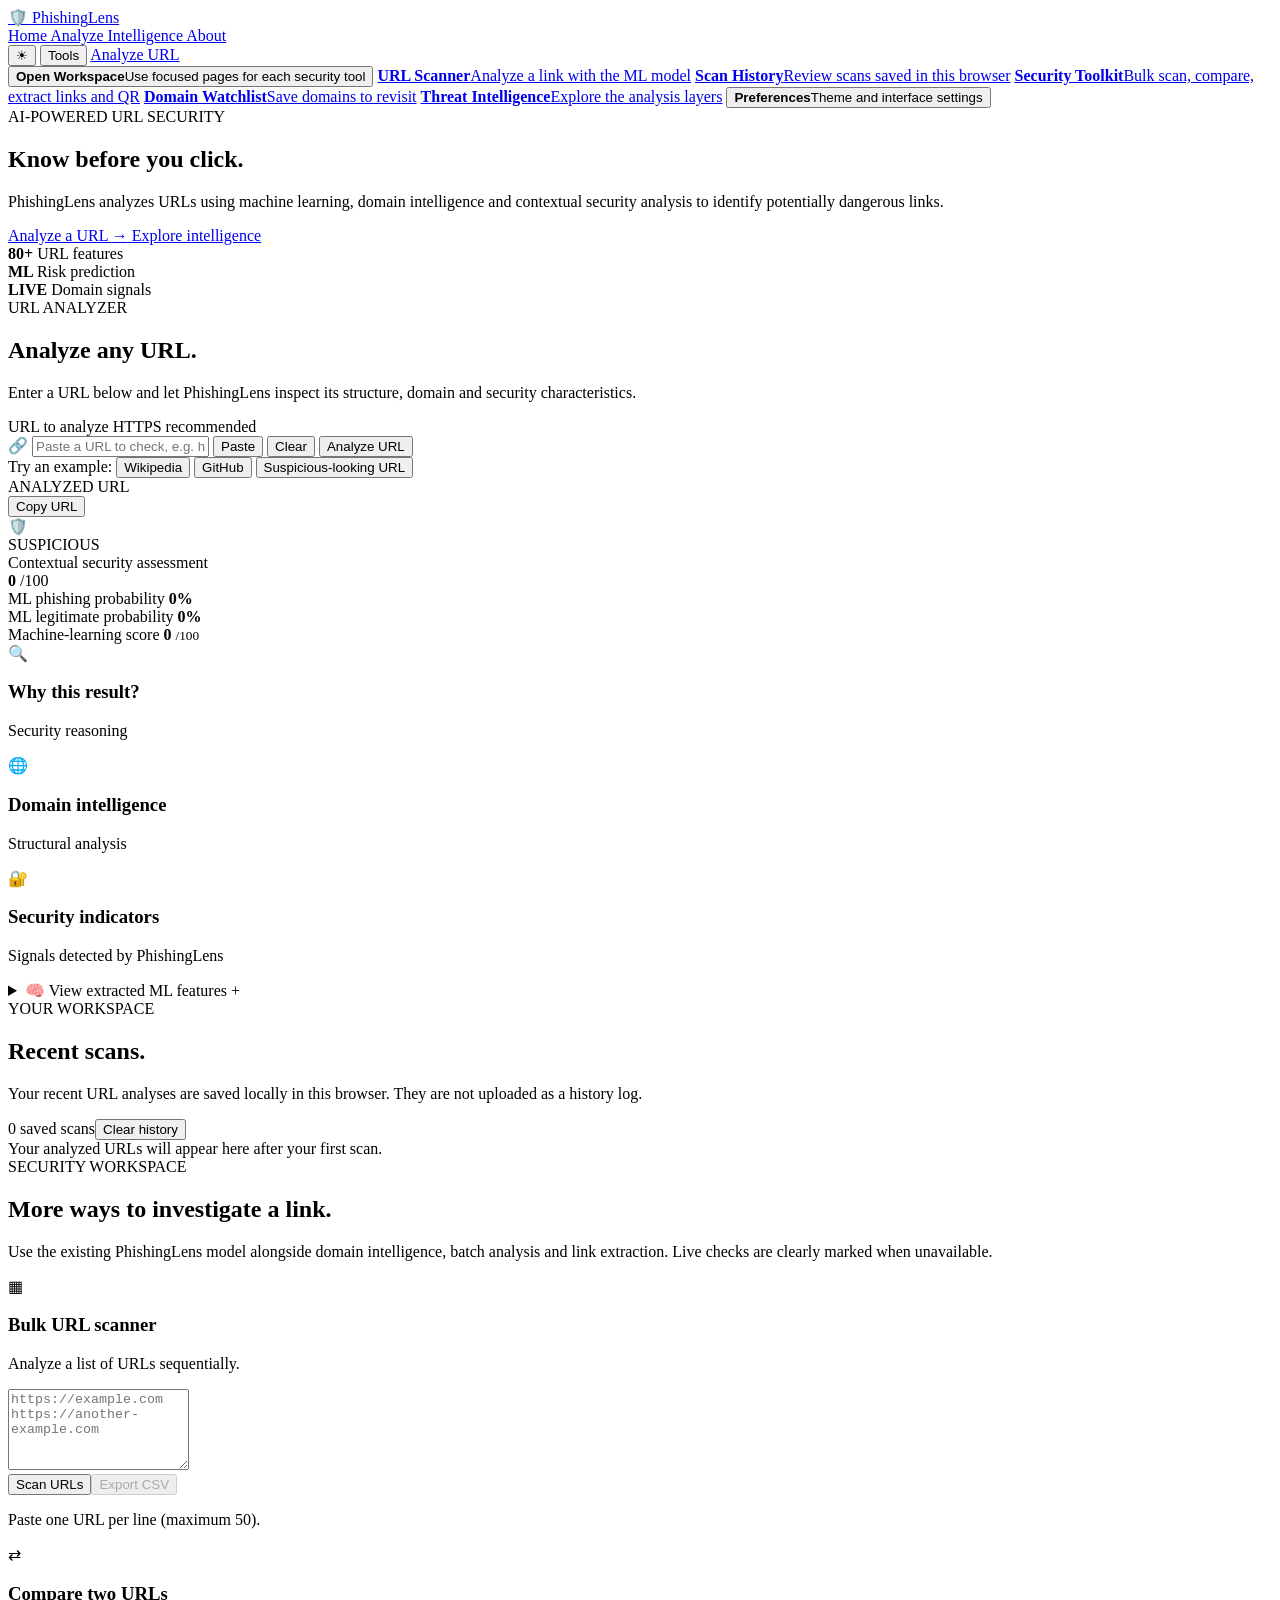
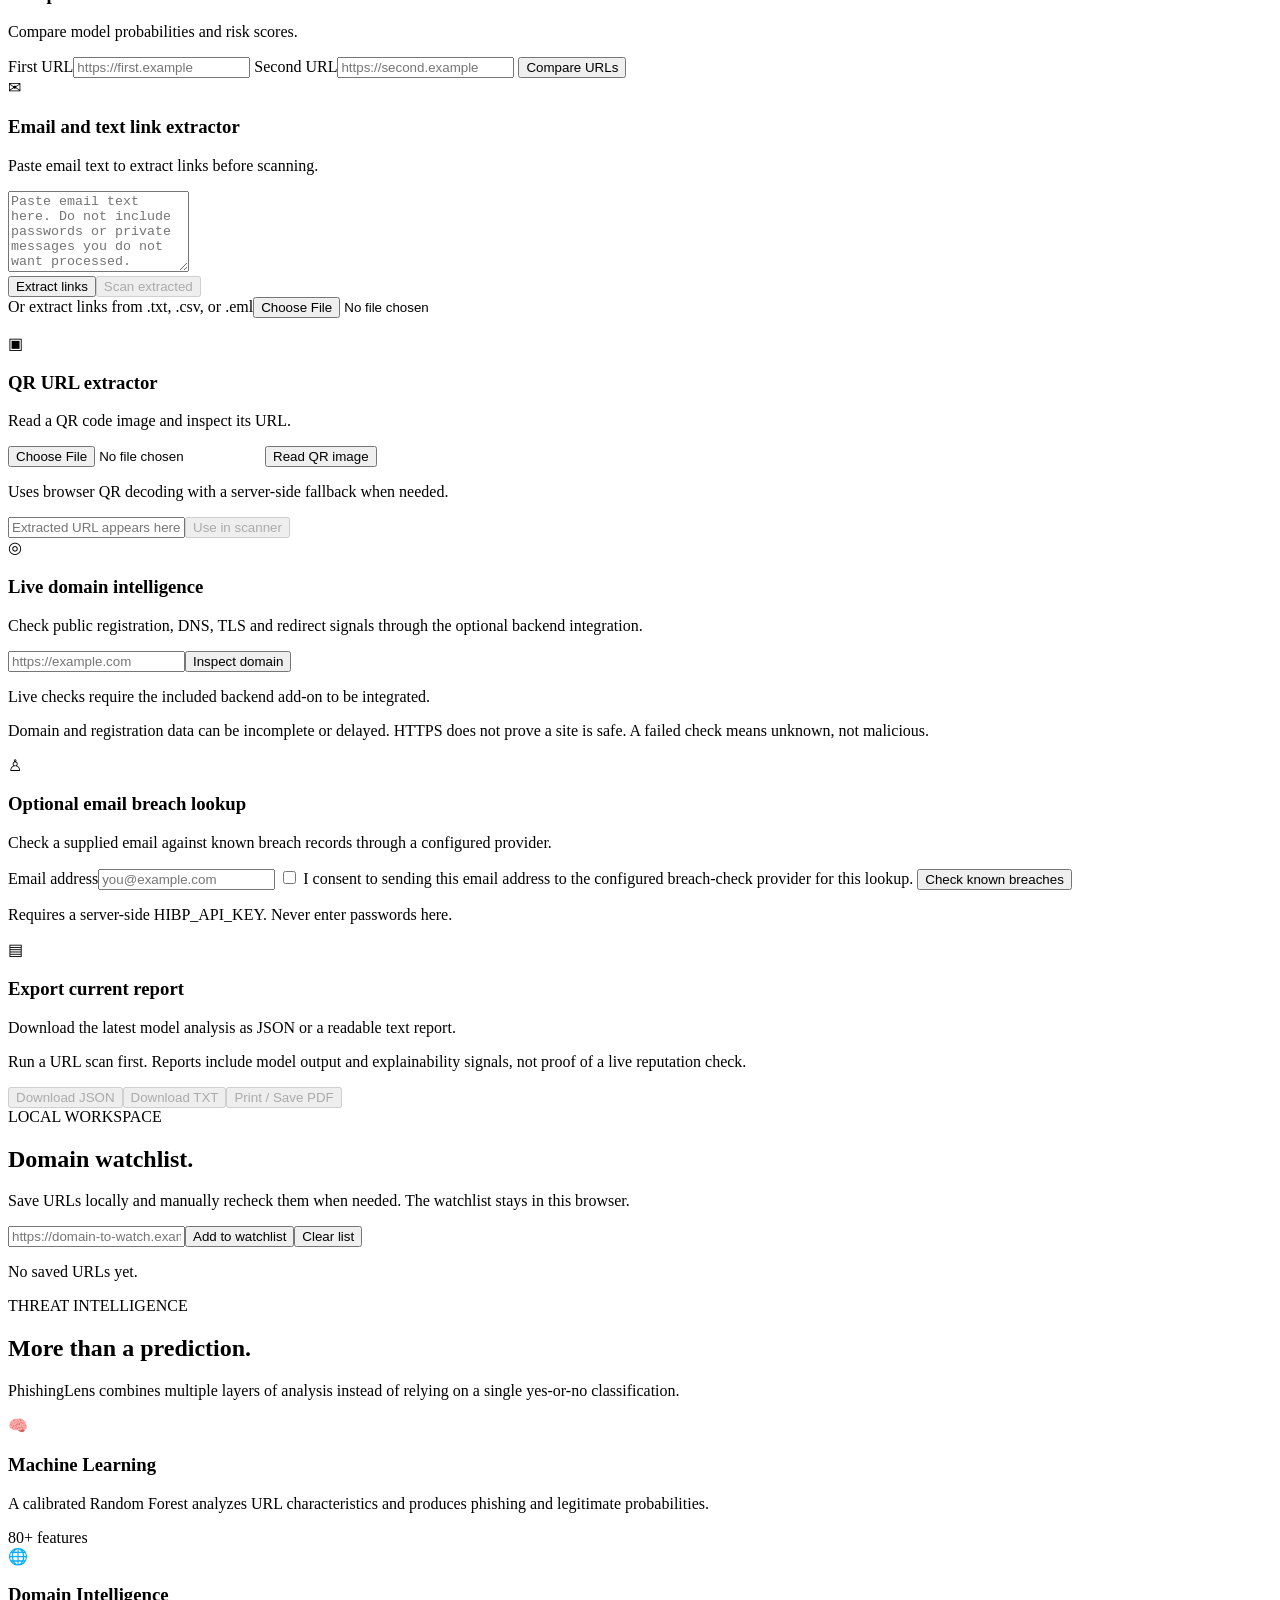
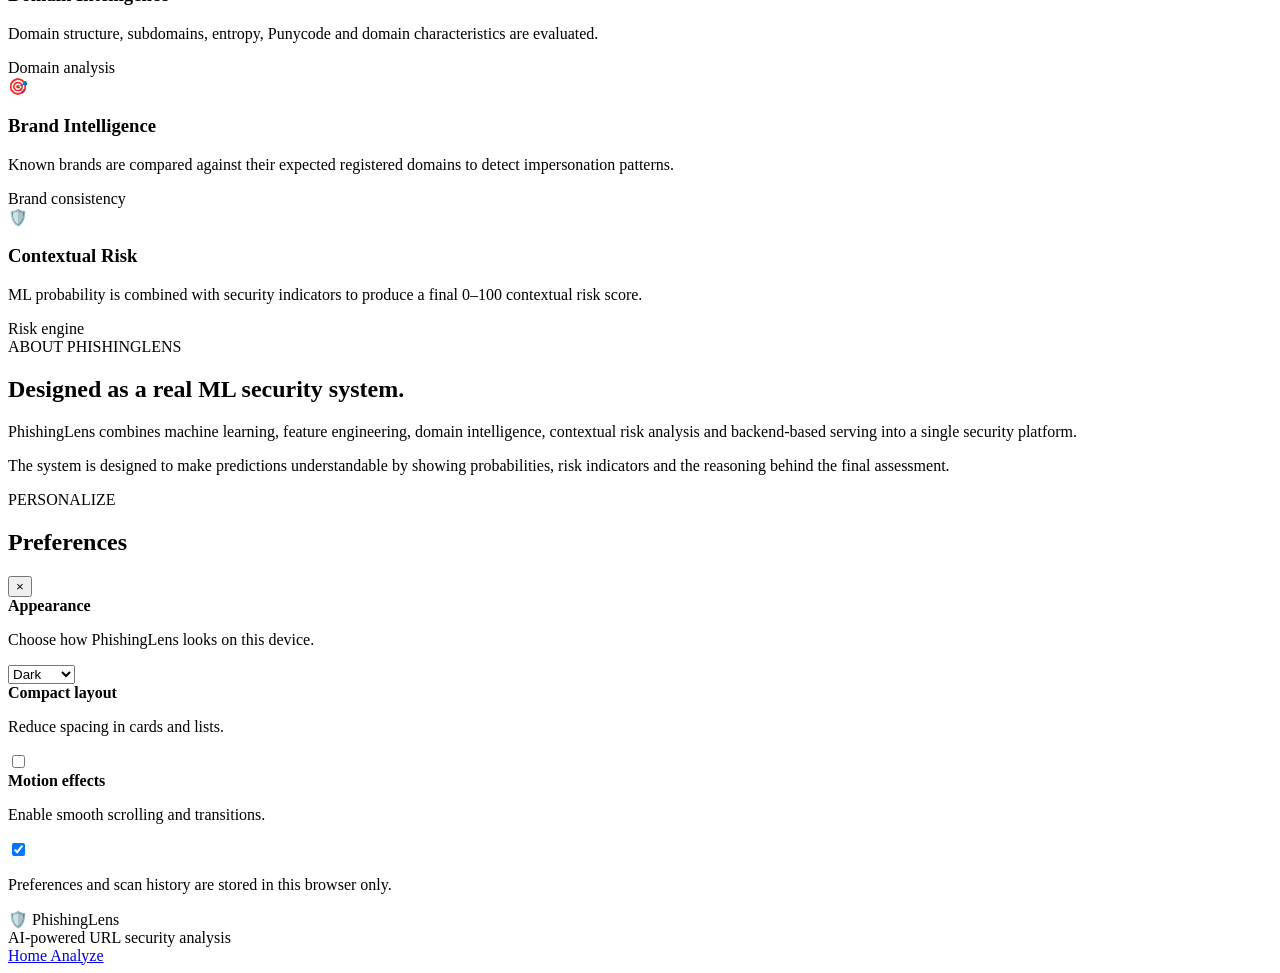
==== docs/index.html @ e6f5ff96 "Add GitHub Pages frontend" ====
﻿<!DOCTYPE html>

<html lang="en">

<head>

    <meta charset="UTF-8">

    <meta

        name="viewport"

        content="width=device-width, initial-scale=1.0"

    >

    <title>

        PhishingLens — AI URL Security

    </title>

    <meta

        name="description"

        content="AI-powered URL phishing detection and contextual security analysis."

    >

    <link

        rel="stylesheet"

        href="/app/css/style.css" id="appStylesheet"

    >

<script>
        if (window.location.protocol === "file:") {
            document.getElementById("appStylesheet").href = "css/style.css";
        }
    </script>
</head>

<body>

    <!-- =====================================================

         NAVIGATION

    ====================================================== -->

    <header class="navbar">

        <div class="nav-container">

            <a

                href="/app/"

                class="brand"

            >

                <span class="brand-icon">

                    🛡️

                </span>

                <span>

                    Phishing<span>Lens</span>

                </span>

            </a>

            <nav class="nav-links">

                <a

                    href="#home"

                    class="active"

                >

                    Home

                </a>

                <a href="#analyze">

                    Analyze

                </a>

                <a href="#intelligence">

                    Intelligence

                </a>
<a href="#about">

                    About

                </a>

            </nav>

            <div class="nav-actions">
                <button id="themeToggle" class="theme-toggle" type="button" aria-label="Switch to light theme" title="Switch theme"><span id="themeIcon" aria-hidden="true">☀</span></button>
                <button id="toolsToggle" class="tools-toggle" type="button" aria-expanded="false" aria-controls="toolsMenu">Tools</button>
                <a href="#analyze" class="nav-button">Analyze URL</a>
            </div>

        </div>

    </header>

    <div id="toolsMenu" class="tools-menu hidden" aria-label="PhishingLens tools">
        <button class="tool-menu-item" id="openWorkspace" type="button"><strong>Open Workspace</strong><span>Use focused pages for each security tool</span></button>
        <a class="tool-menu-item" href="#analyze"><strong>URL Scanner</strong><span>Analyze a link with the ML model</span></a>
        <a class="tool-menu-item" href="#scanHistory"><strong>Scan History</strong><span>Review scans saved in this browser</span></a>
        <a class="tool-menu-item" href="#securityTools"><strong>Security Toolkit</strong><span>Bulk scan, compare, extract links and QR</span></a>
        <a class="tool-menu-item" href="#watchlist"><strong>Domain Watchlist</strong><span>Save domains to revisit</span></a>
        <a class="tool-menu-item" href="#intelligence"><strong>Threat Intelligence</strong><span>Explore the analysis layers</span></a>
        <button class="tool-menu-item" id="openSettings" type="button"><strong>Preferences</strong><span>Theme and interface settings</span></button>
    </div>

    <!-- =====================================================

         HERO

    ====================================================== -->

    <main>

        <section

            id="home"

            class="hero"

        >

            <div class="hero-glow glow-one"></div>

            <div class="hero-glow glow-two"></div>

            <div class="hero-content">

                <div class="eyebrow">

                    <span class="status-dot"></span>

                    AI-POWERED URL SECURITY

                </div>

                <h1>

                    Know before

                    <span>you click.</span>

                </h1>

                <p class="hero-description">

                    PhishingLens analyzes URLs using machine

                    learning, domain intelligence and contextual

                    security analysis to identify potentially

                    dangerous links.

                </p>

                <div class="hero-actions">

                    <a

                        href="#analyze"

                        class="primary-button"

                    >

                        Analyze a URL

                        <span>→</span>

                    </a>

                    <a

                        href="#intelligence"

                        class="secondary-button"

                    >

                        Explore intelligence

                    </a>

                </div>

                <div class="hero-stats">

                    <div>

                        <strong>

                            80+

                        </strong>

                        <span>

                            URL features

                        </span>

                    </div>

                    <div>

                        <strong>

                            ML

                        </strong>

                        <span>

                            Risk prediction

                        </span>

                    </div>

                    <div>

                        <strong>

                            LIVE

                        </strong>

                        <span>

                            Domain signals

                        </span>

                    </div>

                </div>

            </div>

        </section>

        <!-- =================================================

             ANALYZER

        ================================================== -->

        <section

            id="analyze"

            class="section analyzer-section"

        >

            <div class="section-heading">

                <div class="section-label">

                    URL ANALYZER

                </div>

                <h2>

                    Analyze any URL.

                </h2>

                <p>

                    Enter a URL below and let PhishingLens

                    inspect its structure, domain and

                    security characteristics.

                </p>

            </div>

            <div class="analyzer-card">

                <div class="input-header">

                    <span>

                        URL to analyze

                    </span>

                    <span class="input-hint">

                        HTTPS recommended

                    </span>

                </div>

                <div class="url-input-wrapper">

                    <span class="url-icon">

                        🔗

                    </span>

                    <input
                        id="urlInput"
                        type="url"
                        placeholder="Paste a URL to check, e.g. https://example.com/login"
                        autocomplete="url"
                        inputmode="url"
                        aria-label="URL to analyze"
                    >
                    <button id="pasteUrlButton" class="input-utility-button" type="button" title="Paste from clipboard" aria-label="Paste URL">Paste</button>
                    <button id="clearUrlButton" class="input-utility-button clear-url-button" type="button" title="Clear URL" aria-label="Clear URL">Clear</button>
                    <button

                        id="analyzeButton"

                        class="analyze-button"

                    >

                        <span id="buttonText">

                            Analyze URL

                        </span>

                        <span

                            id="buttonSpinner"

                            class="spinner hidden"

                        ></span>

                    </button>

                </div>

                <div class="quick-examples" aria-label="Try an example URL">
                    <span>Try an example:</span>
                    <button type="button" class="example-url" data-example-url="https://www.wikipedia.org/">Wikipedia</button>
                    <button type="button" class="example-url" data-example-url="https://github.com/">GitHub</button>
                    <button type="button" class="example-url" data-example-url="http://secure-account-verify.example.com/login">Suspicious-looking URL</button>
                </div>

                <div

                    id="errorMessage"

                    class="error-message hidden"

                ></div>

            </div>

            <!-- RESULT -->

            <div

                id="resultSection"

                class="result-section hidden"

            >

                <div class="result-url-card">

                    <div class="result-url-label">

                        ANALYZED URL

                    </div>

                    <div class="result-url-row">
                        <div id="resultUrl" class="result-url"></div>
                        <button id="copyResultUrlButton" class="subtle-button copy-result-button" type="button">Copy URL</button>
                    </div>

                </div>

                <div

                    id="verdictCard"

                    class="verdict-card"

                >

                    <div class="verdict-icon">

                        🛡️

                    </div>

                    <div>

                        <div

                            id="riskLevel"

                            class="risk-level"

                        >

                            SUSPICIOUS

                        </div>

                        <div class="risk-caption">

                            Contextual security assessment

                        </div>

                    </div>

                    <div class="risk-score">

                        <strong id="riskScore">

                            0

                        </strong>

                        <span>

                            /100

                        </span>

                    </div>

                </div>

                <!-- ML METRICS -->

                <div class="metrics-grid">

                    <div class="metric-card">

                        <span>

                            ML phishing probability

                        </span>

                        <strong id="phishingProbability">

                            0%

                        </strong>

                        <div class="metric-bar">

                            <div

                                id="phishingBar"

                                class="metric-bar-fill"

                            ></div>

                        </div>

                    </div>

                    <div class="metric-card">

                        <span>

                            ML legitimate probability

                        </span>

                        <strong id="legitimateProbability">

                            0%

                        </strong>

                        <div class="metric-bar">

                            <div

                                id="legitimateBar"

                                class="metric-bar-fill legitimate"

                            ></div>

                        </div>

                    </div>

                    <div class="metric-card">

                        <span>

                            Machine-learning score

                        </span>

                        <strong id="mlScore">

                            0

                        </strong>

                        <small>

                            /100

                        </small>

                    </div>

                </div>

                <!-- EXPLANATIONS -->

                <div class="analysis-grid">

                    <div class="panel">

                        <div class="panel-heading">

                            <span class="panel-icon">

                                🔍

                            </span>

                            <div>

                                <h3>

                                    Why this result?

                                </h3>

                                <p>

                                    Security reasoning

                                </p>

                            </div>

                        </div>

                        <div

                            id="explanations"

                            class="explanations"

                        ></div>

                    </div>

                    <div class="panel">

                        <div class="panel-heading">

                            <span class="panel-icon">

                                🌐

                            </span>

                            <div>

                                <h3>

                                    Domain intelligence

                                </h3>

                                <p>

                                    Structural analysis

                                </p>

                            </div>

                        </div>

                        <div

                            id="domainIndicators"

                            class="indicator-list"

                        ></div>

                    </div>

                </div>

                <!-- SECURITY INDICATORS -->

                <div class="panel full-panel">

                    <div class="panel-heading">

                        <span class="panel-icon">

                            🔐

                        </span>

                        <div>

                            <h3>

                                Security indicators

                            </h3>

                            <p>

                                Signals detected by PhishingLens

                            </p>

                        </div>

                    </div>

                    <div

                        id="securityIndicators"

                        class="security-grid"

                    ></div>

                </div>

                <!-- RAW FEATURES -->

                <details class="features-panel">

                    <summary>

                        <span>

                            🧠 View extracted ML features

                        </span>

                        <span>

                            +

                        </span>

                    </summary>

                    <div

                        id="featureTable"

                        class="feature-table"

                    ></div>

                </details>

            </div>

        </section>

        <!-- =================================================

             INTELLIGENCE

        ================================================== -->

        <section id="scanHistory" class="section history-section">
            <div class="section-heading">
                <div class="section-label">YOUR WORKSPACE</div>
                <h2>Recent scans.</h2>
                <p>Your recent URL analyses are saved locally in this browser. They are not uploaded as a history log.</p>
            </div>
            <div class="history-toolbar"><span id="historyCount" class="history-count">0 saved scans</span><button id="clearHistoryButton" class="subtle-button" type="button">Clear history</button></div>
            <div id="historyList" class="history-list"><div class="history-empty">Your analyzed URLs will appear here after your first scan.</div></div>
        </section>


        <!-- EXTENDED SECURITY TOOLKIT -->
        <section id="securityTools" class="section security-tools-section">
            <div class="section-heading">
                <div class="section-label">SECURITY WORKSPACE</div>
                <h2>More ways to investigate a link.</h2>
                <p>Use the existing PhishingLens model alongside domain intelligence, batch analysis and link extraction. Live checks are clearly marked when unavailable.</p>
            </div>
            <div class="tool-grid">
                <article class="tool-card">
                    <div class="tool-card-heading"><span class="tool-icon">▦</span><div><h3>Bulk URL scanner</h3><p>Analyze a list of URLs sequentially.</p></div></div>
                    <textarea id="bulkUrls" rows="5" placeholder="https://example.com&#10;https://another-example.com"></textarea>
                    <div class="tool-actions"><button id="bulkScanButton" class="primary-button" type="button">Scan URLs</button><button id="downloadBulkCsv" class="secondary-button" type="button" disabled>Export CSV</button></div>
                    <p id="bulkStatus" class="tool-status" role="status">Paste one URL per line (maximum 50).</p>
                    <div id="bulkResults" class="tool-results"></div>
                </article>
                <article class="tool-card">
                    <div class="tool-card-heading"><span class="tool-icon">⇄</span><div><h3>Compare two URLs</h3><p>Compare model probabilities and risk scores.</p></div></div>
                    <label for="compareUrlA">First URL</label><input id="compareUrlA" type="url" placeholder="https://first.example">
                    <label for="compareUrlB">Second URL</label><input id="compareUrlB" type="url" placeholder="https://second.example">
                    <button id="compareButton" class="primary-button" type="button">Compare URLs</button>
                    <div id="compareResults" class="tool-results" aria-live="polite"></div>
                </article>
                <article class="tool-card">
                    <div class="tool-card-heading"><span class="tool-icon">✉</span><div><h3>Email and text link extractor</h3><p>Paste email text to extract links before scanning.</p></div></div>
                    <textarea id="emailText" rows="5" placeholder="Paste email text here. Do not include passwords or private messages you do not want processed."></textarea>
                    <div class="tool-actions"><button id="extractEmailLinksButton" class="primary-button" type="button">Extract links</button><button id="scanExtractedLinksButton" class="secondary-button" type="button" disabled>Scan extracted</button></div>
                    <div id="emailLinksResults" class="tool-results"></div>
                    <label for="linkFileInput">Or extract links from .txt, .csv, or .eml</label><input id="linkFileInput" type="file" accept=".txt,.csv,.eml,text/plain,text/csv,message/rfc822">
                    <p id="fileExtractStatus" class="tool-status" role="status"></p>
                </article>
                <article class="tool-card">
                    <div class="tool-card-heading"><span class="tool-icon">▣</span><div><h3>QR URL extractor</h3><p>Read a QR code image and inspect its URL.</p></div></div>
                    <input id="qrImageInput" type="file" accept="image/*">
                    <button id="readQrButton" class="primary-button" type="button">Read QR image</button>
                    <p id="qrStatus" class="tool-status" role="status">Uses browser QR decoding with a server-side fallback when needed.</p>
                    <div class="tool-actions"><input id="qrExtractedUrl" type="url" placeholder="Extracted URL appears here" aria-label="Extracted QR URL"><button id="useQrUrlButton" class="secondary-button" type="button" disabled>Use in scanner</button></div>
                </article>
                <article class="tool-card tool-card-wide">
                    <div class="tool-card-heading"><span class="tool-icon">◎</span><div><h3>Live domain intelligence</h3><p>Check public registration, DNS, TLS and redirect signals through the optional backend integration.</p></div></div>
                    <div class="tool-actions"><input id="intelligenceUrl" type="url" placeholder="https://example.com" aria-label="URL for domain intelligence"><button id="domainIntelButton" class="primary-button" type="button">Inspect domain</button></div>
                    <p id="domainIntelStatus" class="tool-status" role="status">Live checks require the included backend add-on to be integrated.</p>
                    <div id="domainIntelResults" class="intel-result-grid"></div>
                    <p class="tool-disclaimer">Domain and registration data can be incomplete or delayed. HTTPS does not prove a site is safe. A failed check means unknown, not malicious.</p>
                </article>
                <article class="tool-card">
                    <div class="tool-card-heading"><span class="tool-icon">♙</span><div><h3>Optional email breach lookup</h3><p>Check a supplied email against known breach records through a configured provider.</p></div></div>
                    <label for="breachEmail">Email address</label><input id="breachEmail" type="email" autocomplete="off" placeholder="you@example.com">
                    <label class="consent-label"><input id="breachConsent" type="checkbox"> I consent to sending this email address to the configured breach-check provider for this lookup.</label>
                    <button id="breachCheckButton" class="primary-button" type="button">Check known breaches</button>
                    <p id="breachStatus" class="tool-status" role="status">Requires a server-side HIBP_API_KEY. Never enter passwords here.</p>
                    <div id="breachResults" class="tool-results"></div>
                </article>
                <article class="tool-card">
                    <div class="tool-card-heading"><span class="tool-icon">▤</span><div><h3>Export current report</h3><p>Download the latest model analysis as JSON or a readable text report.</p></div></div>
                    <p class="tool-status">Run a URL scan first. Reports include model output and explainability signals, not proof of a live reputation check.</p>
                    <div class="tool-actions"><button id="downloadReportJson" class="primary-button" type="button" disabled>Download JSON</button><button id="downloadReportText" class="secondary-button" type="button" disabled>Download TXT</button><button id="printReportButton" class="secondary-button" type="button" disabled>Print / Save PDF</button></div>
                </article>
            </div>
        </section>

        <section id="watchlist" class="section watchlist-section">
            <div class="section-heading"><div class="section-label">LOCAL WORKSPACE</div><h2>Domain watchlist.</h2><p>Save URLs locally and manually recheck them when needed. The watchlist stays in this browser.</p></div>
            <div class="watchlist-toolbar"><input id="watchlistUrl" type="url" placeholder="https://domain-to-watch.example" aria-label="URL to add to watchlist"><button id="addWatchlistButton" class="primary-button" type="button">Add to watchlist</button><button id="clearWatchlistButton" class="secondary-button" type="button">Clear list</button></div>
            <div id="watchlistItems" class="watchlist-items"><p class="tool-status">No saved URLs yet.</p></div>
        </section>

        <section id="intelligence"

            class="section intelligence-section"

        >

            <div class="section-heading">

                <div class="section-label">

                    THREAT INTELLIGENCE

                </div>

                <h2>

                    More than a prediction.

                </h2>

                <p>

                    PhishingLens combines multiple layers of

                    analysis instead of relying on a single

                    yes-or-no classification.

                </p>

            </div>

            <div class="intelligence-grid">

                <div class="intelligence-card">

                    <div class="feature-icon">

                        🧠

                    </div>

                    <h3>

                        Machine Learning

                    </h3>

                    <p>

                        A calibrated Random Forest analyzes

                        URL characteristics and produces

                        phishing and legitimate probabilities.

                    </p>

                    <span>

                        80+ features

                    </span>

                </div>

                <div class="intelligence-card">

                    <div class="feature-icon">

                        🌐

                    </div>

                    <h3>

                        Domain Intelligence

                    </h3>

                    <p>

                        Domain structure, subdomains, entropy,

                        Punycode and domain characteristics

                        are evaluated.

                    </p>

                    <span>

                        Domain analysis

                    </span>

                </div>

                <div class="intelligence-card">

                    <div class="feature-icon">

                        🎯

                    </div>

                    <h3>

                        Brand Intelligence

                    </h3>

                    <p>

                        Known brands are compared against

                        their expected registered domains to

                        detect impersonation patterns.

                    </p>

                    <span>

                        Brand consistency

                    </span>

                </div>

                <div class="intelligence-card">

                    <div class="feature-icon">

                        🛡️

                    </div>

                    <h3>

                        Contextual Risk

                    </h3>

                    <p>

                        ML probability is combined with

                        security indicators to produce a

                        final 0–100 contextual risk score.

                    </p>

                    <span>

                        Risk engine

                    </span>

                </div>

            </div>

        </section>
<!-- =================================================

             ABOUT

        ================================================== -->

        <section

            id="about"

            class="section about-section"

        >

            <div class="about-content">

                <div class="section-label">

                    ABOUT PHISHINGLENS

                </div>

                <h2>

                    Designed as a real ML security system.

                </h2>

                <p>

                    PhishingLens combines machine learning,

                    feature engineering, domain intelligence,

                    contextual risk analysis and backend-based

                    serving into a single security platform.

                </p>

                <p>

                    The system is designed to make predictions

                    understandable by showing probabilities,

                    risk indicators and the reasoning behind

                    the final assessment.

                </p>

            </div>

        </section>

    </main>

    <!-- =====================================================

         FOOTER

    ====================================================== -->

    <div id="settingsModal" class="settings-backdrop hidden" role="dialog" aria-modal="true" aria-labelledby="settingsTitle">
        <section class="settings-dialog">
            <div class="settings-header"><div><div class="section-label">PERSONALIZE</div><h2 id="settingsTitle">Preferences</h2></div><button id="closeSettings" class="modal-close" type="button" aria-label="Close preferences">×</button></div>
            <div class="setting-row"><div><strong>Appearance</strong><p>Choose how PhishingLens looks on this device.</p></div><select id="themeSelect" aria-label="Appearance theme"><option value="dark">Dark</option><option value="light">Light</option><option value="system">System</option></select></div>
            <div class="setting-row"><div><strong>Compact layout</strong><p>Reduce spacing in cards and lists.</p></div><label class="switch-control"><input id="compactToggle" type="checkbox"><span></span></label></div>
            <div class="setting-row"><div><strong>Motion effects</strong><p>Enable smooth scrolling and transitions.</p></div><label class="switch-control"><input id="motionToggle" type="checkbox" checked><span></span></label></div>
            <p class="settings-note">Preferences and scan history are stored in this browser only.</p>
        </section>
    </div>

    <footer class="footer">

        <div class="footer-container">

            <div class="brand">

                <span class="brand-icon">

                    🛡️

                </span>

                Phishing<span>Lens</span>

            </div>

            <div class="footer-text">

                AI-powered URL security analysis

            </div>

            <div class="footer-links">

                <a href="#home">

                    Home

                </a>

                <a href="#analyze">

                    Analyze

                </a>
</div>

        </div>

    </footer>

    <script>
        const phishingLensScript = document.createElement("script");
        phishingLensScript.src = window.location.protocol === "file:" ? "js/app.js" : "/app/js/app.js";
        document.body.appendChild(phishingLensScript);
    </script>

</body>

</html>
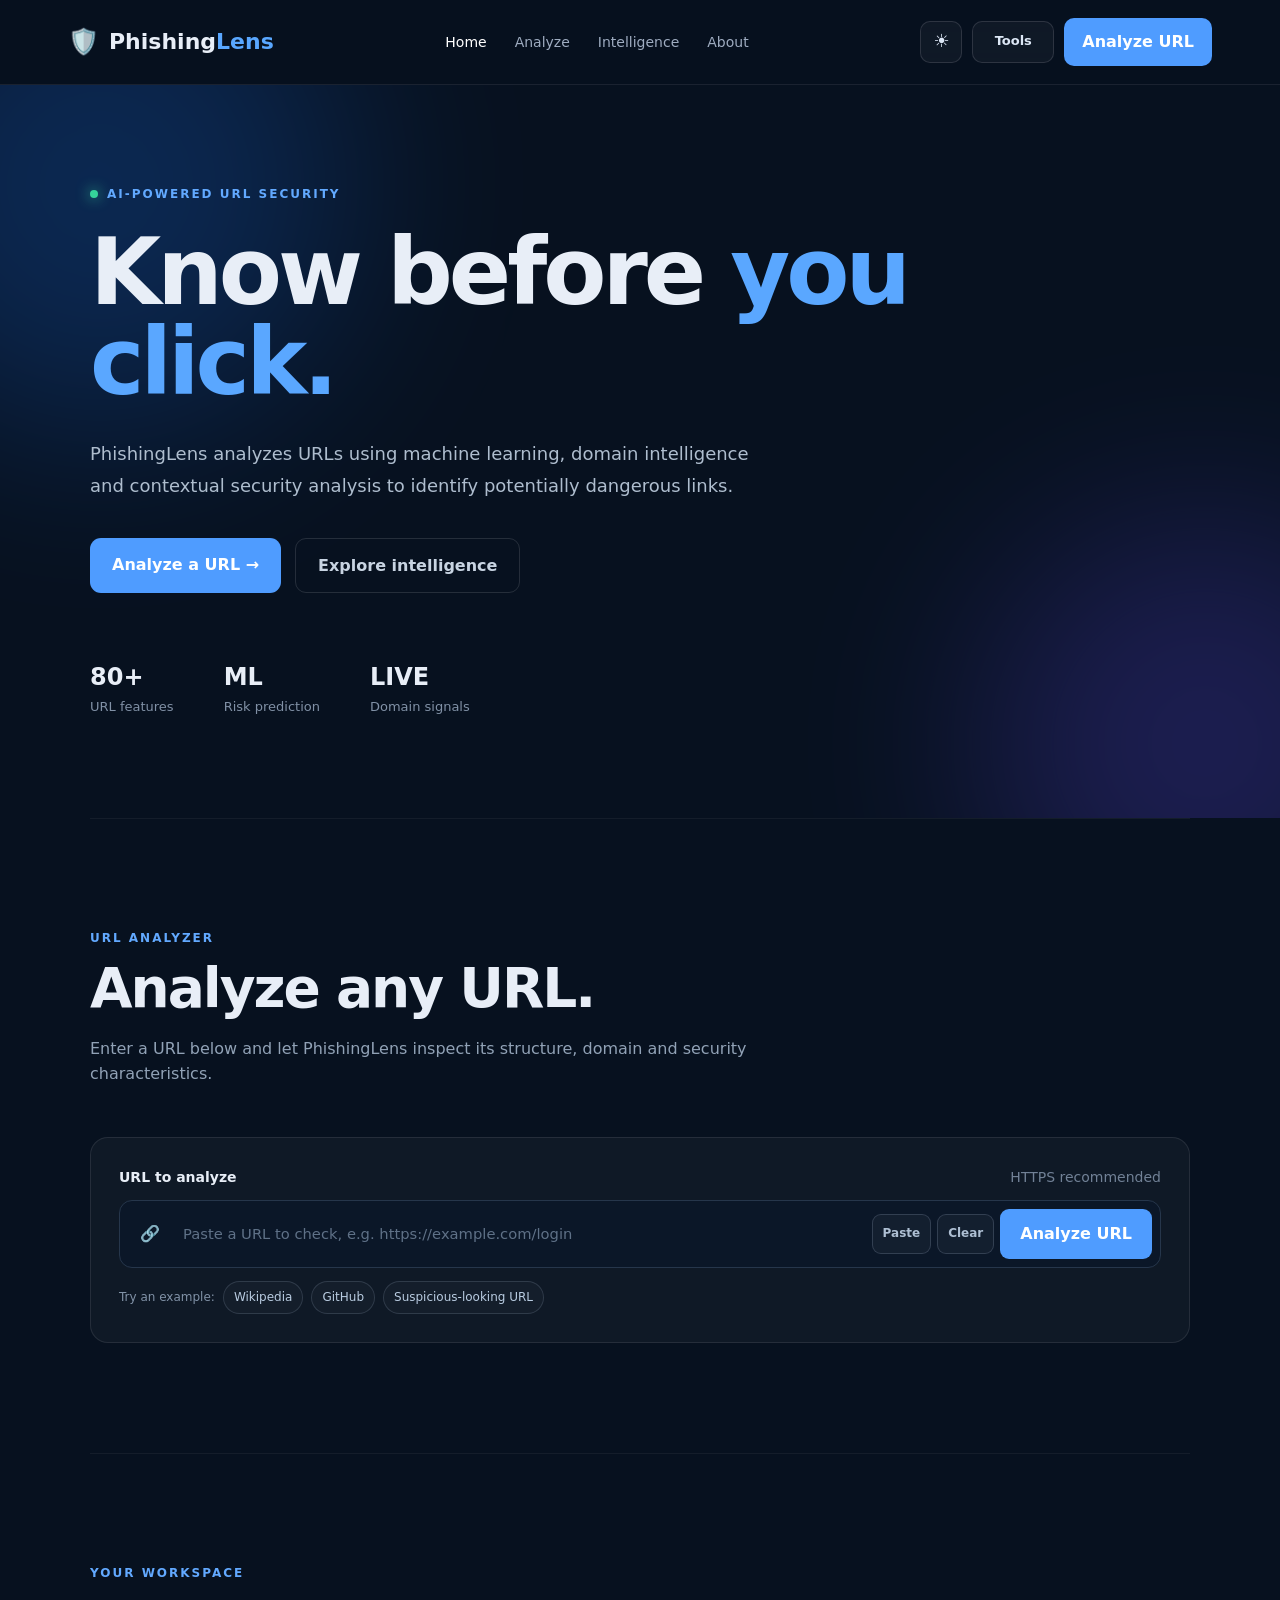
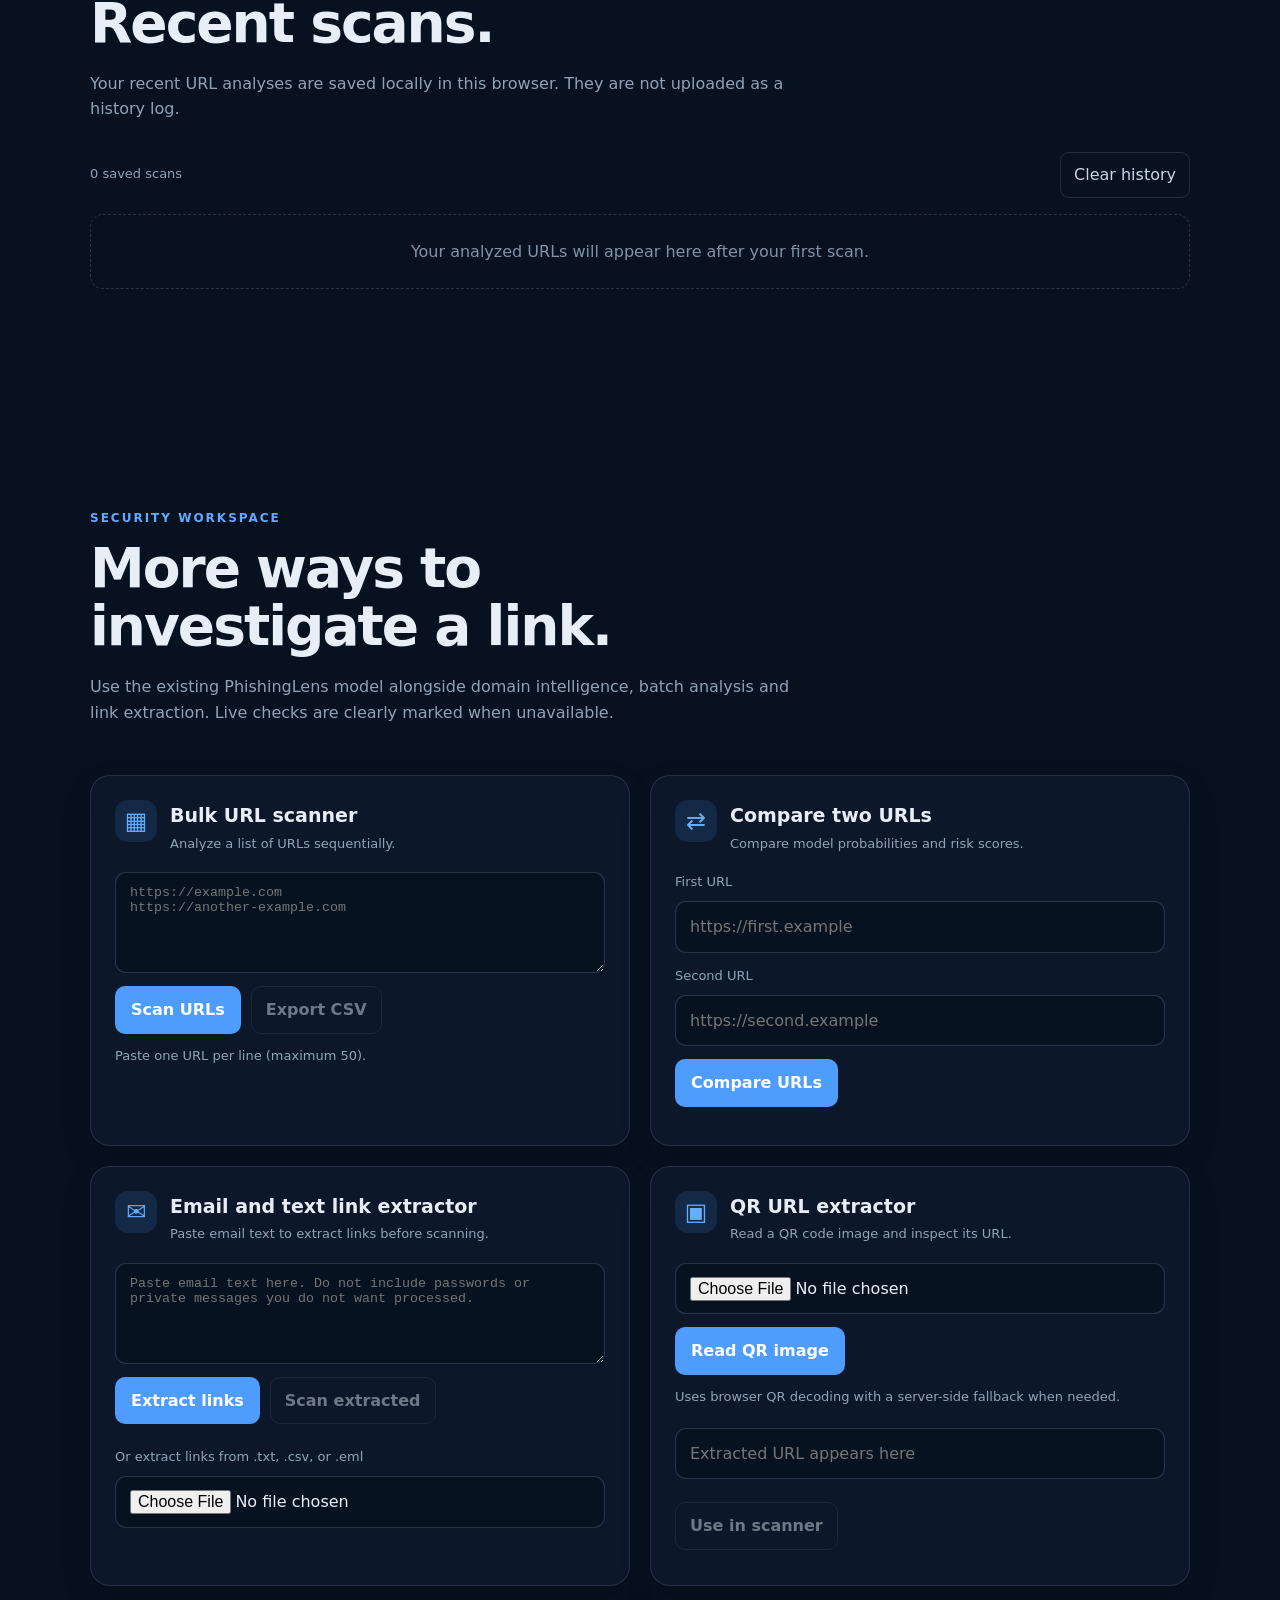
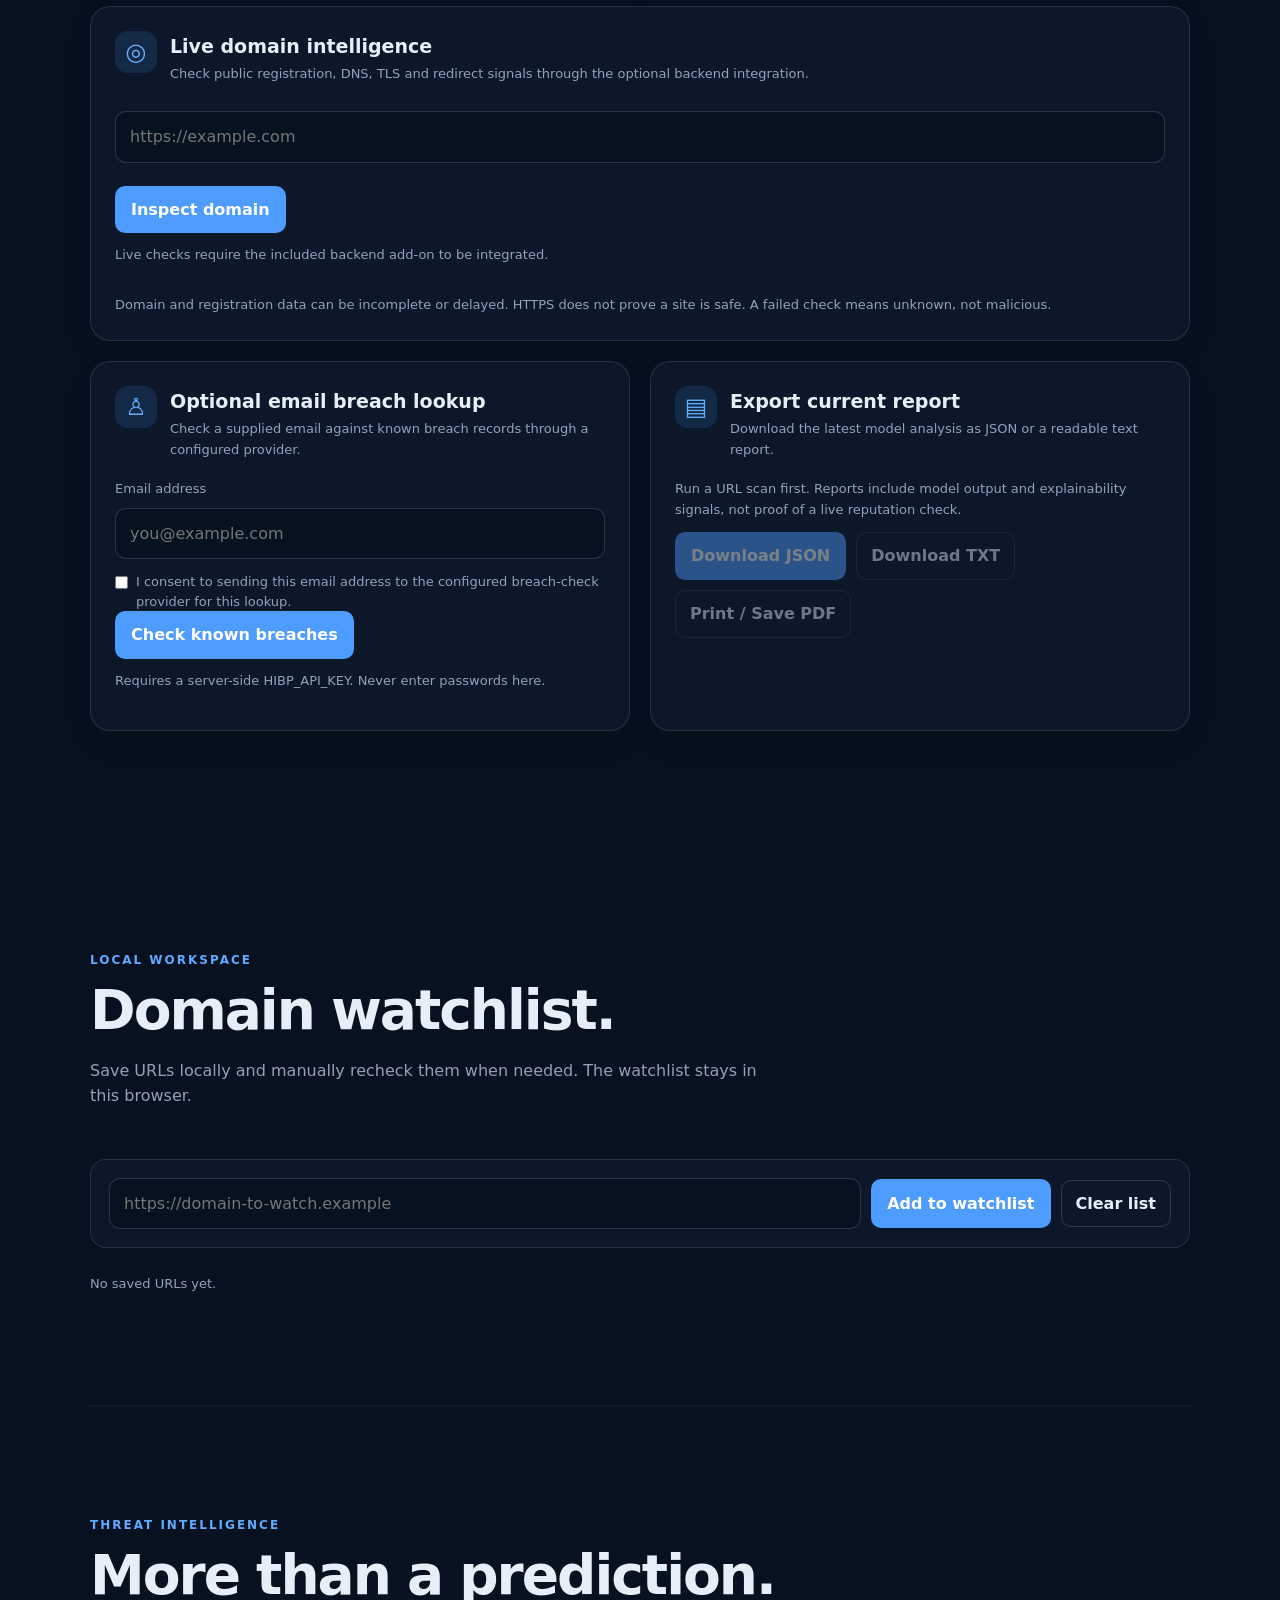
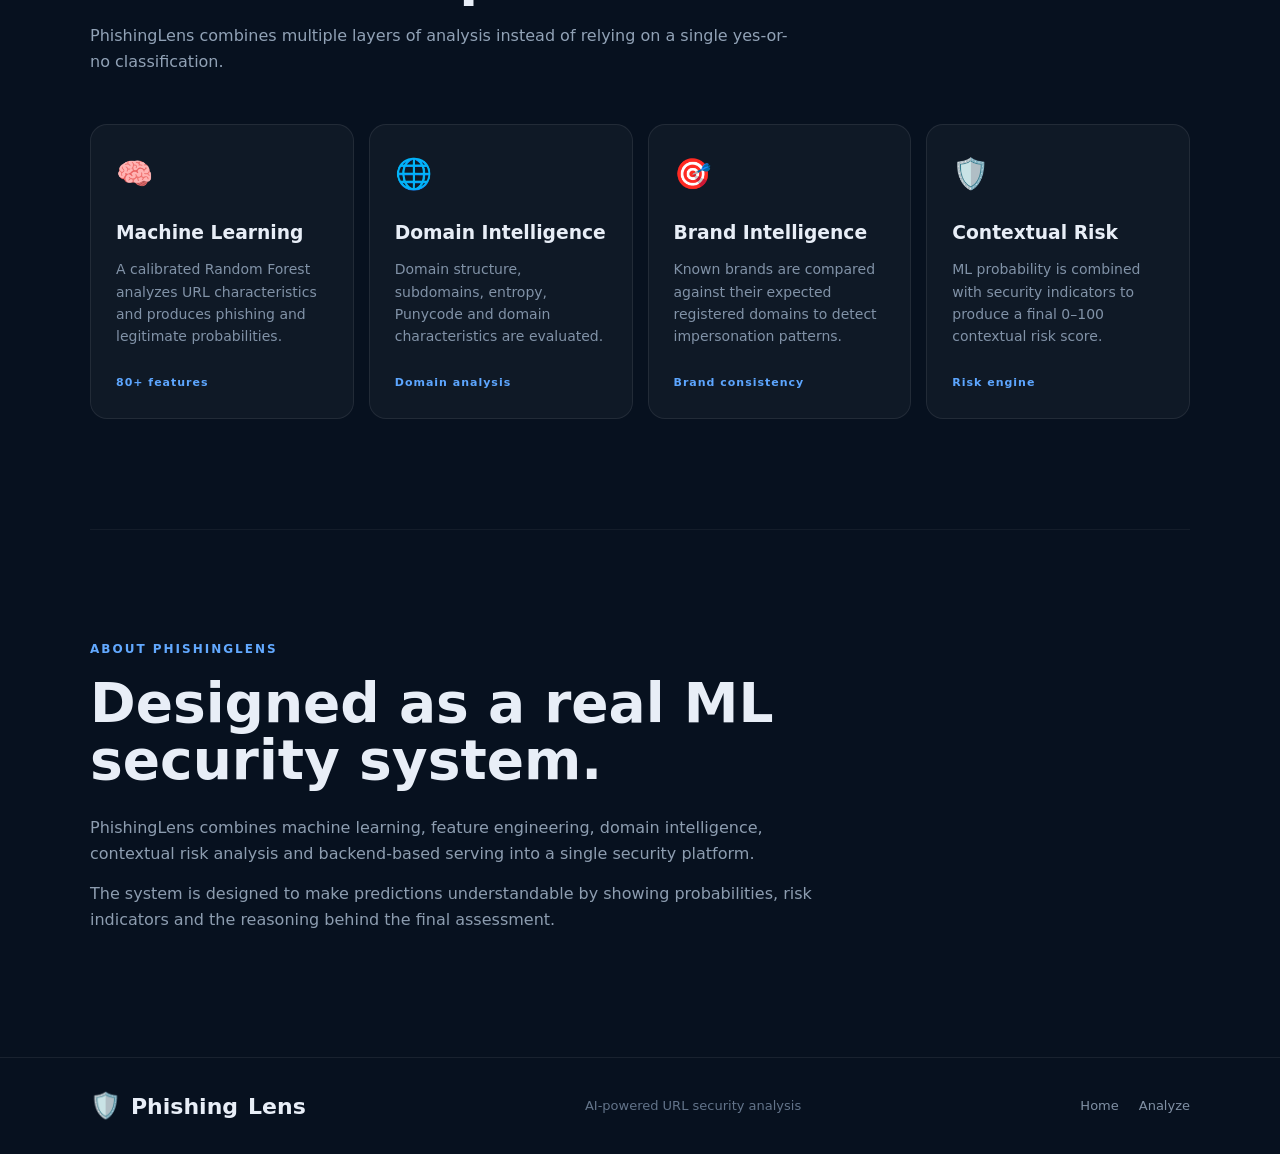
==== commit 5afa75e7: "Fix GitHub Pages frontend paths" ====
--- a/docs/index.html
+++ b/docs/index.html
@@ -32,7 +32,7 @@
 
         rel="stylesheet"
 
-        href="/app/css/style.css" id="appStylesheet"
+        href="css/style.css" id="appStylesheet"
 
     >
 
@@ -57,7 +57,7 @@
 
             <a
 
-                href="/app/"
+                href="./"
 
                 class="brand"
 
@@ -1076,3 +1076,4 @@
 </body>
 
 </html>
+
--- a/docs/css/style.css
+++ b/docs/css/style.css
@@ -0,0 +1,1657 @@
+* {
+
+    margin: 0;
+
+    padding: 0;
+
+    box-sizing: border-box;
+
+}
+
+html {
+
+    scroll-behavior: smooth;
+
+}
+
+body {
+
+    font-family: Inter, ui-sans-serif, system-ui, -apple-system, BlinkMacSystemFont, "Segoe UI", sans-serif;
+
+    background: #07111f;
+
+    color: #e8eef7;
+
+    line-height: 1.6;
+
+}
+
+a {
+
+    color: inherit;
+
+    text-decoration: none;
+
+}
+
+button,
+
+input {
+
+    font: inherit;
+
+}
+
+/* NAVBAR */
+
+.navbar {
+
+    position: sticky;
+
+    top: 0;
+
+    z-index: 100;
+
+    background: rgba(7, 17, 31, 0.88);
+
+    backdrop-filter: blur(18px);
+
+    border-bottom: 1px solid rgba(255,255,255,0.08);
+
+}
+
+.nav-container {
+
+    max-width: 1200px;
+
+    margin: auto;
+
+    padding: 18px 28px;
+
+    display: flex;
+
+    align-items: center;
+
+    justify-content: space-between;
+
+    gap: 30px;
+
+}
+
+.brand {
+
+    display: flex;
+
+    align-items: center;
+
+    gap: 10px;
+
+    font-size: 22px;
+
+    font-weight: 800;
+
+    white-space: nowrap;
+
+}
+
+.brand > span:last-child span {
+
+    color: #59a7ff;
+
+}
+
+.brand-icon {
+
+    font-size: 25px;
+
+}
+
+.nav-links {
+
+    display: flex;
+
+    gap: 28px;
+
+    color: #9eacc0;
+
+    font-size: 14px;
+
+}
+
+.nav-links a {
+
+    transition: 0.2s;
+
+}
+
+.nav-links a:hover,
+
+.nav-links a.active {
+
+    color: #ffffff;
+
+}
+
+.nav-button,
+
+.primary-button {
+
+    background: #4f9cff;
+
+    color: white;
+
+    padding: 11px 18px;
+
+    border-radius: 10px;
+
+    font-weight: 700;
+
+    transition: 0.2s;
+
+}
+
+.nav-button:hover,
+
+.primary-button:hover {
+
+    transform: translateY(-2px);
+
+    background: #67aaff;
+
+}
+
+/* HERO */
+
+.hero {
+
+    min-height: 720px;
+
+    position: relative;
+
+    overflow: hidden;
+
+    display: flex;
+
+    align-items: center;
+
+}
+
+.hero-content {
+
+    width: min(1100px, calc(100% - 56px));
+
+    margin: auto;
+
+    padding: 100px 0;
+
+    position: relative;
+
+    z-index: 2;
+
+}
+
+.hero-glow {
+
+    position: absolute;
+
+    border-radius: 50%;
+
+    filter: blur(100px);
+
+    opacity: 0.22;
+
+}
+
+.glow-one {
+
+    width: 500px;
+
+    height: 500px;
+
+    background: #1d78ff;
+
+    top: -150px;
+
+    left: -150px;
+
+}
+
+.glow-two {
+
+    width: 450px;
+
+    height: 450px;
+
+    background: #694cff;
+
+    right: -150px;
+
+    bottom: -150px;
+
+}
+
+.eyebrow,
+
+.section-label {
+
+    color: #62a9ff;
+
+    font-size: 12px;
+
+    font-weight: 800;
+
+    letter-spacing: 2px;
+
+}
+
+.eyebrow {
+
+    display: flex;
+
+    align-items: center;
+
+    gap: 9px;
+
+    margin-bottom: 24px;
+
+}
+
+.status-dot {
+
+    width: 8px;
+
+    height: 8px;
+
+    border-radius: 50%;
+
+    background: #35d39a;
+
+    box-shadow: 0 0 14px #35d39a;
+
+}
+
+.hero h1 {
+
+    max-width: 850px;
+
+    font-size: clamp(55px, 8vw, 92px);
+
+    line-height: 0.98;
+
+    letter-spacing: -4px;
+
+    margin-bottom: 30px;
+
+}
+
+.hero h1 span {
+
+    color: #5aa7ff;
+
+}
+
+.hero-description {
+
+    max-width: 680px;
+
+    color: #aebdce;
+
+    font-size: 18px;
+
+    line-height: 1.8;
+
+}
+
+.hero-actions {
+
+    display: flex;
+
+    gap: 14px;
+
+    margin-top: 35px;
+
+    flex-wrap: wrap;
+
+}
+
+.primary-button,
+
+.secondary-button {
+
+    padding: 14px 22px;
+
+    border-radius: 11px;
+
+    font-weight: 700;
+
+}
+
+.secondary-button {
+
+    border: 1px solid rgba(255,255,255,0.12);
+
+    color: #c8d4e2;
+
+}
+
+.secondary-button:hover {
+
+    background: rgba(255,255,255,0.06);
+
+}
+
+.hero-stats {
+
+    display: flex;
+
+    gap: 50px;
+
+    margin-top: 65px;
+
+}
+
+.hero-stats div {
+
+    display: flex;
+
+    flex-direction: column;
+
+}
+
+.hero-stats strong {
+
+    font-size: 24px;
+
+}
+
+.hero-stats span {
+
+    color: #8191a6;
+
+    font-size: 13px;
+
+}
+
+/* GENERAL SECTIONS */
+
+.section {
+
+    width: min(1100px, calc(100% - 56px));
+
+    margin: auto;
+
+    padding: 110px 0;
+
+}
+
+.section-heading {
+
+    max-width: 700px;
+
+    margin-bottom: 50px;
+
+}
+
+.section-heading h2 {
+
+    font-size: clamp(35px, 5vw, 55px);
+
+    line-height: 1.05;
+
+    letter-spacing: -2px;
+
+    margin: 12px 0 18px;
+
+}
+
+.section-heading p {
+
+    color: #91a2b6;
+
+    font-size: 16px;
+
+}
+
+/* ANALYZER */
+
+.analyzer-section {
+
+    border-top: 1px solid rgba(255,255,255,0.05);
+
+}
+
+.analyzer-card {
+
+    padding: 28px;
+
+    background: rgba(255,255,255,0.035);
+
+    border: 1px solid rgba(255,255,255,0.09);
+
+    border-radius: 18px;
+
+}
+
+.input-header {
+
+    display: flex;
+
+    justify-content: space-between;
+
+    margin-bottom: 12px;
+
+    font-size: 14px;
+
+    font-weight: 700;
+
+}
+
+.input-hint {
+
+    color: #718196;
+
+    font-weight: 400;
+
+}
+
+.url-input-wrapper {
+
+    display: flex;
+
+    align-items: center;
+
+    background: #0b1728;
+
+    border: 1px solid #26364b;
+
+    border-radius: 13px;
+
+    padding: 7px;
+
+    transition: 0.2s;
+
+}
+
+.url-input-wrapper:focus-within {
+
+    border-color: #4f9cff;
+
+    box-shadow: 0 0 0 3px rgba(79,156,255,0.1);
+
+}
+
+.url-icon {
+
+    padding: 0 12px;
+
+}
+
+.url-input-wrapper input {
+
+    flex: 1;
+
+    min-width: 0;
+
+    background: transparent;
+
+    border: none;
+
+    outline: none;
+
+    color: white;
+
+    padding: 13px 5px;
+
+}
+
+.url-input-wrapper input::placeholder {
+
+    color: #5f7187;
+
+}
+
+.analyze-button {
+
+    border: none;
+
+    cursor: pointer;
+
+    background: #4f9cff;
+
+    color: white;
+
+    border-radius: 9px;
+
+    padding: 13px 22px;
+
+    font-weight: 800;
+
+}
+
+.analyze-button:hover {
+
+    background: #67aaff;
+
+}
+
+.error-message {
+
+    margin-top: 14px;
+
+    padding: 12px 15px;
+
+    border-radius: 9px;
+
+    background: rgba(255,80,80,0.1);
+
+    border: 1px solid rgba(255,80,80,0.25);
+
+    color: #ff9494;
+
+}
+
+.hidden {
+
+    display: none !important;
+
+}
+
+.spinner {
+
+    display: inline-block;
+
+    width: 17px;
+
+    height: 17px;
+
+    border: 2px solid rgba(255,255,255,0.4);
+
+    border-top-color: white;
+
+    border-radius: 50%;
+
+    animation: spin 0.7s linear infinite;
+
+}
+
+@keyframes spin {
+
+    to {
+
+        transform: rotate(360deg);
+
+    }
+
+}
+
+/* RESULTS */
+
+.result-section {
+
+    margin-top: 35px;
+
+}
+
+.result-url-card,
+
+.panel,
+
+.metric-card,
+
+.features-panel {
+
+    background: rgba(255,255,255,0.035);
+
+    border: 1px solid rgba(255,255,255,0.08);
+
+    border-radius: 17px;
+
+}
+
+.result-url-card {
+
+    padding: 22px;
+
+    margin-bottom: 15px;
+
+}
+
+.result-url-label {
+
+    font-size: 11px;
+
+    color: #708198;
+
+    letter-spacing: 1.5px;
+
+    font-weight: 800;
+
+}
+
+.result-url {
+
+    margin-top: 6px;
+
+    color: #c8d7e8;
+
+    word-break: break-all;
+
+}
+
+.verdict-card {
+
+    padding: 25px;
+
+    border-radius: 17px;
+
+    display: flex;
+
+    align-items: center;
+
+    gap: 17px;
+
+    background: rgba(255,255,255,0.035);
+
+    border: 1px solid rgba(255,255,255,0.08);
+
+}
+
+.verdict-icon {
+
+    font-size: 35px;
+
+}
+
+.risk-level {
+
+    font-size: 20px;
+
+    font-weight: 900;
+
+}
+
+.risk-caption {
+
+    color: #78899e;
+
+    font-size: 13px;
+
+}
+
+.risk-score {
+
+    margin-left: auto;
+
+}
+
+.risk-score strong {
+
+    font-size: 50px;
+
+    line-height: 1;
+
+}
+
+.risk-score span {
+
+    color: #78899e;
+
+}
+
+/* METRICS */
+
+.metrics-grid {
+
+    display: grid;
+
+    grid-template-columns: repeat(3, 1fr);
+
+    gap: 15px;
+
+    margin: 15px 0;
+
+}
+
+.metric-card {
+
+    padding: 22px;
+
+}
+
+.metric-card > span {
+
+    color: #8595a9;
+
+    display: block;
+
+    font-size: 13px;
+
+}
+
+.metric-card strong {
+
+    display: inline-block;
+
+    margin-top: 8px;
+
+    font-size: 30px;
+
+}
+
+.metric-card small {
+
+    color: #718196;
+
+}
+
+.metric-bar {
+
+    height: 6px;
+
+    background: #172538;
+
+    border-radius: 10px;
+
+    margin-top: 13px;
+
+    overflow: hidden;
+
+}
+
+.metric-bar-fill {
+
+    height: 100%;
+
+    width: 0;
+
+    background: #ff5f6d;
+
+    transition: width 0.6s ease;
+
+}
+
+.metric-bar-fill.legitimate {
+
+    background: #36d39a;
+
+}
+
+/* PANELS */
+
+.analysis-grid {
+
+    display: grid;
+
+    grid-template-columns: 1fr 1fr;
+
+    gap: 15px;
+
+    margin-bottom: 15px;
+
+}
+
+.panel {
+
+    padding: 25px;
+
+}
+
+.full-panel {
+
+    margin-bottom: 15px;
+
+}
+
+.panel-heading {
+
+    display: flex;
+
+    align-items: center;
+
+    gap: 13px;
+
+    margin-bottom: 22px;
+
+}
+
+.panel-icon {
+
+    font-size: 23px;
+
+}
+
+.panel-heading h3 {
+
+    font-size: 17px;
+
+}
+
+.panel-heading p {
+
+    color: #708198;
+
+    font-size: 12px;
+
+}
+
+.explanation-item {
+
+    padding: 13px 0;
+
+    border-top: 1px solid rgba(255,255,255,0.06);
+
+    color: #aebdce;
+
+    font-size: 14px;
+
+}
+
+.explanation-item:first-child {
+
+    border-top: none;
+
+}
+
+.indicator-list {
+
+    display: grid;
+
+    gap: 9px;
+
+}
+
+.indicator {
+
+    padding: 12px;
+
+    background: #0b1728;
+
+    border-radius: 9px;
+
+    display: flex;
+
+    justify-content: space-between;
+
+    gap: 10px;
+
+    font-size: 13px;
+
+}
+
+.indicator-label {
+
+    color: #8798ac;
+
+}
+
+.indicator-value {
+
+    font-weight: 800;
+
+}
+
+/* SECURITY GRID */
+
+.security-grid {
+
+    display: grid;
+
+    grid-template-columns: repeat(4, 1fr);
+
+    gap: 10px;
+
+}
+
+.security-indicator {
+
+    padding: 16px;
+
+    background: #0b1728;
+
+    border-radius: 10px;
+
+}
+
+.security-indicator strong {
+
+    display: block;
+
+    margin-bottom: 4px;
+
+}
+
+.security-indicator span {
+
+    color: #75869b;
+
+    font-size: 12px;
+
+}
+
+/* FEATURES */
+
+.features-panel {
+
+    overflow: hidden;
+
+}
+
+.features-panel summary {
+
+    cursor: pointer;
+
+    list-style: none;
+
+    padding: 20px 23px;
+
+    display: flex;
+
+    justify-content: space-between;
+
+    font-weight: 800;
+
+}
+
+.features-panel summary::-webkit-details-marker {
+
+    display: none;
+
+}
+
+.feature-table {
+
+    max-height: 500px;
+
+    overflow: auto;
+
+    border-top: 1px solid rgba(255,255,255,0.07);
+
+}
+
+.feature-row {
+
+    display: grid;
+
+    grid-template-columns: 1fr 1fr;
+
+    padding: 10px 23px;
+
+    border-bottom: 1px solid rgba(255,255,255,0.04);
+
+    font-size: 13px;
+
+}
+
+.feature-row span:first-child {
+
+    color: #8394a8;
+
+}
+
+.feature-row span:last-child {
+
+    font-weight: 700;
+
+    text-align: right;
+
+}
+
+/* INTELLIGENCE */
+
+.intelligence-section {
+
+    border-top: 1px solid rgba(255,255,255,0.05);
+
+}
+
+.intelligence-grid {
+
+    display: grid;
+
+    grid-template-columns: repeat(4, 1fr);
+
+    gap: 15px;
+
+}
+
+.intelligence-card {
+
+    padding: 25px;
+
+    background: rgba(255,255,255,0.035);
+
+    border: 1px solid rgba(255,255,255,0.08);
+
+    border-radius: 17px;
+
+}
+
+.feature-icon {
+
+    font-size: 30px;
+
+    margin-bottom: 20px;
+
+}
+
+.intelligence-card h3 {
+
+    margin-bottom: 10px;
+
+}
+
+.intelligence-card p {
+
+    color: #8192a7;
+
+    font-size: 14px;
+
+    margin-bottom: 20px;
+
+}
+
+.intelligence-card span {
+
+    font-size: 11px;
+
+    color: #5da6ff;
+
+    font-weight: 800;
+
+    letter-spacing: 1px;
+
+}
+
+/* API */
+
+.api-section {
+
+    border-top: 1px solid rgba(255,255,255,0.05);
+
+}
+
+.api-container {
+
+    display: grid;
+
+    grid-template-columns: 1fr 1fr;
+
+    gap: 60px;
+
+    align-items: center;
+
+}
+
+.api-demo {
+
+    background: #050c16;
+
+    border: 1px solid #1c2b3d;
+
+    border-radius: 16px;
+
+    padding: 22px;
+
+}
+
+.api-method {
+
+    color: #b7c5d6;
+
+    margin-bottom: 20px;
+
+}
+
+.api-method span {
+
+    color: #48d39b;
+
+    font-weight: 900;
+
+    margin-right: 10px;
+
+}
+
+.api-demo pre {
+
+    padding: 18px;
+
+    background: #091421;
+
+    border-radius: 10px;
+
+    color: #8dc4ff;
+
+    overflow-x: auto;
+
+    margin-bottom: 18px;
+
+}
+
+.api-button {
+
+    display: inline-block;
+
+    color: #67adff;
+
+    font-weight: 800;
+
+}
+
+/* ABOUT */
+
+.about-section {
+
+    border-top: 1px solid rgba(255,255,255,0.05);
+
+}
+
+.about-content {
+
+    max-width: 760px;
+
+}
+
+.about-content h2 {
+
+    font-size: clamp(35px, 5vw, 55px);
+
+    line-height: 1.05;
+
+    margin: 15px 0 25px;
+
+}
+
+.about-content p {
+
+    color: #8d9db0;
+
+    margin-bottom: 15px;
+
+}
+
+/* FOOTER */
+
+.footer {
+
+    border-top: 1px solid rgba(255,255,255,0.07);
+
+    padding: 28px 0;
+
+}
+
+.footer-container {
+
+    width: min(1100px, calc(100% - 56px));
+
+    margin: auto;
+
+    display: flex;
+
+    align-items: center;
+
+    justify-content: space-between;
+
+    gap: 20px;
+
+}
+
+.footer-text {
+
+    color: #63748a;
+
+    font-size: 13px;
+
+}
+
+.footer-links {
+
+    display: flex;
+
+    gap: 20px;
+
+    color: #8090a4;
+
+    font-size: 13px;
+
+}
+
+/* RESPONSIVE */
+
+@media (max-width: 900px) {
+
+    .nav-links {
+
+        display: none;
+
+    }
+
+    .metrics-grid,
+
+    .intelligence-grid {
+
+        grid-template-columns: repeat(2, 1fr);
+
+    }
+
+    .analysis-grid,
+
+    .api-container {
+
+        grid-template-columns: 1fr;
+
+    }
+
+    .security-grid {
+
+        grid-template-columns: repeat(2, 1fr);
+
+    }
+
+}
+
+@media (max-width: 600px) {
+
+    .nav-container {
+
+        padding: 15px 18px;
+
+    }
+
+    .nav-button {
+
+        display: none;
+
+    }
+
+    .section,
+
+    .hero-content,
+
+    .footer-container {
+
+        width: min(100% - 36px, 1100px);
+
+    }
+
+    .hero {
+
+        min-height: 650px;
+
+    }
+
+    .hero h1 {
+
+        letter-spacing: -2px;
+
+    }
+
+    .hero-stats {
+
+        gap: 25px;
+
+    }
+
+    .url-input-wrapper {
+
+        flex-wrap: wrap;
+
+    }
+
+    .url-input-wrapper input {
+
+        width: calc(100% - 50px);
+
+    }
+
+    .analyze-button {
+
+        width: 100%;
+
+        margin-top: 7px;
+
+    }
+
+    .metrics-grid,
+
+    .intelligence-grid,
+
+    .security-grid {
+
+        grid-template-columns: 1fr;
+
+    }
+
+    .risk-score strong {
+
+        font-size: 35px;
+
+    }
+
+    .footer-container {
+
+        flex-direction: column;
+
+        align-items: flex-start;
+
+    }
+
+}
+
+/* =========================================================
+   PHISHINGLENS WORKSPACE ADDITIONS — preserves the existing theme
+========================================================= */
+
+.nav-actions {
+    display: flex;
+    align-items: center;
+    gap: 10px;
+    position: relative;
+}
+
+.theme-toggle,
+.tools-toggle {
+    min-height: 42px;
+    border: 1px solid rgba(255,255,255,0.12);
+    border-radius: 10px;
+    background: rgba(255,255,255,0.04);
+    color: #dce7f5;
+    padding: 9px 12px;
+    cursor: pointer;
+    transition: background 0.2s, border-color 0.2s, transform 0.2s;
+}
+
+.theme-toggle { width: 42px; padding: 0; font-size: 18px; }
+.theme-toggle:hover, .tools-toggle:hover { background: rgba(255,255,255,0.09); border-color: rgba(89,167,255,0.55); }
+.tools-toggle { font-size: 13px; font-weight: 700; }
+.tools-toggle span { margin-left: 5px; }
+
+.tools-menu {
+    position: fixed;
+    top: 78px;
+    right: max(28px, calc((100vw - 1200px) / 2 + 150px));
+    z-index: 150;
+    width: min(330px, calc(100vw - 32px));
+    padding: 8px;
+    border: 1px solid rgba(255,255,255,0.12);
+    border-radius: 14px;
+    background: #0b1728;
+    box-shadow: 0 20px 60px rgba(0,0,0,0.38);
+}
+
+.tool-menu-item {
+    display: flex;
+    width: 100%;
+    flex-direction: column;
+    gap: 3px;
+    padding: 13px 14px;
+    border: 0;
+    border-radius: 9px;
+    background: transparent;
+    color: #e8eef7;
+    text-align: left;
+    cursor: pointer;
+}
+.tool-menu-item:hover { background: rgba(79,156,255,0.12); }
+.tool-menu-item strong { font-size: 14px; }
+.tool-menu-item span { color: #8fa1b7; font-size: 12px; }
+
+.history-section { border-top: 1px solid rgba(255,255,255,0.05); }
+.history-toolbar { display: flex; align-items: center; justify-content: space-between; gap: 16px; margin: -20px 0 16px; }
+.history-count { color: #8fa1b7; font-size: 13px; }
+.subtle-button { border: 1px solid rgba(255,255,255,0.12); border-radius: 9px; padding: 9px 13px; background: transparent; color: #c8d7e8; cursor: pointer; }
+.subtle-button:hover { border-color: #4f9cff; color: #fff; }
+.history-list { display: grid; gap: 10px; }
+.history-empty { padding: 24px; border: 1px dashed rgba(255,255,255,0.15); border-radius: 13px; color: #8192a7; text-align: center; }
+.history-item { display: flex; align-items: center; gap: 15px; padding: 17px 19px; border: 1px solid rgba(255,255,255,0.08); border-radius: 13px; background: rgba(255,255,255,0.025); }
+.history-item-main { min-width: 0; flex: 1; }
+.history-item-url { overflow-wrap: anywhere; color: #dce7f5; font-size: 14px; }
+.history-item-meta { display: flex; flex-wrap: wrap; gap: 9px; margin-top: 5px; color: #8192a7; font-size: 12px; }
+.history-verdict { flex-shrink: 0; font-size: 12px; font-weight: 800; }
+.history-open { border: 1px solid rgba(79,156,255,0.35); border-radius: 8px; background: rgba(79,156,255,0.08); color: #8dc4ff; padding: 8px 11px; cursor: pointer; }
+
+.settings-backdrop { position: fixed; inset: 0; z-index: 300; display: grid; place-items: center; padding: 20px; background: rgba(0,0,0,0.62); backdrop-filter: blur(8px); }
+.settings-dialog { width: min(540px, 100%); max-height: min(85vh, 760px); overflow: auto; padding: 27px; border: 1px solid rgba(255,255,255,0.12); border-radius: 18px; background: #0b1728; box-shadow: 0 25px 80px rgba(0,0,0,0.4); }
+.settings-header { display: flex; align-items: flex-start; justify-content: space-between; gap: 15px; margin-bottom: 16px; }
+.settings-header h2 { margin-top: 6px; font-size: 28px; }
+.modal-close { width: 36px; height: 36px; border: 1px solid rgba(255,255,255,0.12); border-radius: 9px; background: transparent; color: #dce7f5; font-size: 24px; cursor: pointer; }
+.setting-row { display: flex; align-items: center; justify-content: space-between; gap: 20px; padding: 18px 0; border-top: 1px solid rgba(255,255,255,0.08); }
+.setting-row strong { font-size: 14px; }
+.setting-row p { margin-top: 4px; color: #8192a7; font-size: 12px; }
+.setting-row select { min-width: 110px; border: 1px solid #26364b; border-radius: 8px; padding: 9px; background: #07111f; color: #e8eef7; }
+.settings-note { margin-top: 14px; color: #718196; font-size: 12px; }
+.switch-control { position: relative; display: inline-flex; flex-shrink: 0; }
+.switch-control input { position: absolute; opacity: 0; width: 1px; height: 1px; }
+.switch-control span { width: 42px; height: 24px; border-radius: 20px; background: #26364b; cursor: pointer; transition: background 0.2s; }
+.switch-control span::after { content: ""; display: block; width: 18px; height: 18px; margin: 3px; border-radius: 50%; background: #fff; transition: transform 0.2s; }
+.switch-control input:checked + span { background: #4f9cff; }
+.switch-control input:checked + span::after { transform: translateX(18px); }
+.switch-control input:focus-visible + span { outline: 2px solid #8dc4ff; outline-offset: 3px; }
+
+/* Light appearance is opt-in and leaves the original dark design as default. */
+body[data-theme="light"] { background: #f4f7fb; color: #172337; }
+body[data-theme="light"] .navbar { background: rgba(248,250,253,0.9); border-bottom-color: rgba(20,40,70,0.12); }
+body[data-theme="light"] .nav-links { color: #5e6e82; }
+body[data-theme="light"] .nav-links a:hover, body[data-theme="light"] .nav-links a.active { color: #172337; }
+body[data-theme="light"] .theme-toggle, body[data-theme="light"] .tools-toggle { color: #26364b; background: rgba(255,255,255,0.75); border-color: rgba(20,40,70,0.15); }
+body[data-theme="light"] .analyzer-card, body[data-theme="light"] .result-url-card, body[data-theme="light"] .panel, body[data-theme="light"] .metric-card, body[data-theme="light"] .features-panel, body[data-theme="light"] .verdict-card, body[data-theme="light"] .intelligence-card, body[data-theme="light"] .history-item { background: #fff; border-color: #dce4ee; }
+body[data-theme="light"] .section-heading p, body[data-theme="light"] .hero-description, body[data-theme="light"] .about-content p { color: #53647a; }
+body[data-theme="light"] .url-input-wrapper, body[data-theme="light"] .indicator, body[data-theme="light"] .security-indicator { background: #f4f7fb; border-color: #d5dfeb; }
+body[data-theme="light"] .url-input-wrapper input { color: #172337; }
+body[data-theme="light"] .result-url, body[data-theme="light"] .history-item-url { color: #26364b; }
+body[data-theme="light"] .tools-menu, body[data-theme="light"] .settings-dialog { background: #fff; border-color: #dce4ee; }
+body[data-theme="light"] .tool-menu-item { color: #172337; }
+body[data-theme="light"] .tool-menu-item span, body[data-theme="light"] .setting-row p { color: #65758a; }
+body[data-theme="light"] .setting-row { border-top-color: #e4eaf2; }
+body[data-theme="light"] .setting-row select { background: #f4f7fb; color: #172337; border-color: #d5dfeb; }
+body.compact-layout .section { padding-top: 72px; padding-bottom: 72px; }
+body.compact-layout .panel, body.compact-layout .metric-card, body.compact-layout .intelligence-card { padding: 17px; }
+body.reduce-motion, body.reduce-motion * { scroll-behavior: auto !important; animation-duration: 0.01ms !important; transition-duration: 0.01ms !important; }
+
+@media (max-width: 900px) {
+    .nav-actions { gap: 7px; }
+    .tools-toggle { padding: 9px; }
+    .nav-actions .nav-button { padding: 10px 12px; }
+    .tools-menu { right: 18px; }
+}
+@media (max-width: 600px) {
+    .nav-actions { gap: 6px; }
+    .theme-toggle { width: 38px; min-height: 38px; }
+    .tools-toggle { min-height: 38px; font-size: 12px; }
+    .nav-actions .nav-button { display: none; }
+    .history-item { align-items: flex-start; flex-wrap: wrap; }
+    .history-item-main { flex-basis: calc(100% - 4px); }
+    .history-open { margin-left: auto; }
+    .setting-row { gap: 12px; }
+}
+
+
+/* URL scanner refinements: balanced input controls and responsive actions */
+.url-input-wrapper {
+    width: 100%;
+    min-width: 0;
+    gap: 6px;
+    padding: 8px;
+    background: var(--input-bg, #0b1728);
+}
+.url-input-wrapper input {
+    width: 100%;
+    min-width: 0;
+    flex: 1 1 auto;
+    font-size: clamp(14px, 1.15vw, 17px);
+    text-overflow: ellipsis;
+}
+.url-icon { flex: 0 0 auto; }
+.analyze-button {
+    flex: 0 0 auto;
+    white-space: nowrap;
+    min-height: 48px;
+    padding: 12px 20px;
+}
+.input-utility-button {
+    flex: 0 0 auto;
+    min-height: 40px;
+    padding: 8px 10px;
+    border: 1px solid rgba(143,161,183,.25);
+    border-radius: 9px;
+    background: rgba(255,255,255,.035);
+    color: #aebfd3;
+    font-size: 12px;
+    font-weight: 700;
+    cursor: pointer;
+    transition: border-color .2s, background .2s, color .2s;
+}
+.input-utility-button:hover { border-color: #4f9cff; color: #fff; background: rgba(79,156,255,.1); }
+.tools-toggle span { display: none !important; }
+.tools-toggle { min-width: 82px; }
+.quick-examples { display: flex; align-items: center; flex-wrap: wrap; gap: 8px; margin-top: 13px; color: #8192a7; font-size: 12px; }
+.example-url { border: 1px solid rgba(143,161,183,.22); border-radius: 999px; padding: 6px 10px; background: rgba(255,255,255,.025); color: #b9cce1; font-size: 12px; cursor: pointer; }
+.example-url:hover { border-color: #4f9cff; color: #fff; background: rgba(79,156,255,.1); }
+.result-url-row { display: flex; align-items: center; gap: 14px; min-width: 0; }
+.result-url-row .result-url { flex: 1; min-width: 0; overflow-wrap: anywhere; }
+.copy-result-button { flex: 0 0 auto; white-space: nowrap; }
+body[data-theme="light"] .url-input-wrapper { background: #f4f7fb; border-color: #d5dfec; }
+body[data-theme="light"] .url-input-wrapper input { color: #18263b; }
+body[data-theme="light"] .input-utility-button, body[data-theme="light"] .example-url { color: #4b5f78; background: rgba(12,37,69,.025); border-color: #d5dfec; }
+@media (max-width: 760px) {
+    .url-input-wrapper { display: grid; grid-template-columns: auto minmax(0, 1fr) auto; gap: 7px; }
+    .url-input-wrapper input { grid-column: 2 / 4; grid-row: 1; padding: 10px 4px; }
+    .url-icon { grid-column: 1; grid-row: 1; padding: 0 4px; }
+    .input-utility-button { grid-row: 2; }
+    #pasteUrlButton { grid-column: 1; }
+    #clearUrlButton { grid-column: 2; }
+    .analyze-button { grid-column: 3; grid-row: 2; width: 100%; min-height: 42px; padding: 9px 12px; font-size: 13px; }
+    .result-url-row { align-items: flex-start; flex-direction: column; }
+}
+
+
+/* Extended security toolkit - preserves the existing PhishingLens visual system */
+.tools-toggle span { display: none !important; }
+.security-tools-section, .watchlist-section { scroll-margin-top: 100px; }
+.tool-grid { display:grid; grid-template-columns:repeat(2,minmax(0,1fr)); gap:20px; }
+.tool-card { min-width:0; padding:24px; border:1px solid rgba(143,166,195,.18); border-radius:20px; background:rgba(16,29,46,.72); box-shadow:0 12px 35px rgba(0,0,0,.08); }
+.tool-card-wide { grid-column:1/-1; }
+.tool-card-heading { display:flex; gap:13px; align-items:flex-start; margin-bottom:18px; }
+.tool-icon { display:grid; place-items:center; flex:0 0 42px; height:42px; border-radius:13px; background:rgba(79,156,255,.13); color:#65adff; font-size:24px; }
+.tool-card h3 { margin:0 0 3px; font-size:19px; }
+.tool-card p { margin:0; }
+.tool-card-heading p, .tool-status, .tool-disclaimer { color:var(--muted,#91a3b9); font-size:13px; }
+.tool-card textarea, .tool-card input, .watchlist-toolbar input { display:block; width:100%; min-width:0; padding:12px 14px; border:1px solid rgba(143,166,195,.24); border-radius:11px; background:rgba(5,15,28,.52); color:inherit; outline:none; margin:8px 0 13px; }
+.tool-card textarea:focus, .tool-card input:focus, .watchlist-toolbar input:focus { border-color:#4f9cff; box-shadow:0 0 0 3px rgba(79,156,255,.13); }
+.tool-card label { display:block; margin-top:9px; font-size:13px; color:var(--muted,#91a3b9); }
+.tool-actions { display:flex; flex-wrap:wrap; gap:10px; align-items:center; margin-top:12px; }
+.tool-actions .primary-button, .tool-actions .secondary-button, .tool-card > .primary-button, .watchlist-toolbar button { cursor:pointer; border:0; }
+.tool-actions .primary-button, .tool-card > .primary-button { display:inline-flex; align-items:center; justify-content:center; padding:11px 16px; border-radius:10px; background:#4f9cff; color:#fff; font-weight:700; }
+.tool-actions .secondary-button, .watchlist-toolbar .secondary-button { padding:10px 14px; border:1px solid rgba(143,166,195,.25); border-radius:10px; background:transparent; color:inherit; font-weight:650; }
+.tool-card button:disabled { opacity:.45; cursor:not-allowed; }
+.tool-status { margin-top:12px !important; min-height:20px; }
+.tool-results { display:grid; gap:9px; margin-top:14px; }
+.tool-result-row, .intel-result-item, .watchlist-item { display:flex; justify-content:space-between; align-items:flex-start; gap:14px; padding:12px 14px; border:1px solid rgba(143,166,195,.14); border-radius:12px; background:rgba(5,15,28,.36); overflow-wrap:anywhere; }
+.tool-result-row strong, .intel-result-item strong { text-align:right; }
+.tool-result-row .small-url { min-width:0; overflow-wrap:anywhere; font-size:13px; }
+.tool-result-row .mini-risk { white-space:nowrap; font-weight:800; }
+.intel-result-grid { display:grid; grid-template-columns:repeat(2,minmax(0,1fr)); gap:10px; margin-top:16px; }
+.intel-result-item { display:block; }
+.intel-result-item span { display:block; color:var(--muted,#91a3b9); font-size:12px; margin-bottom:5px; }
+.intel-result-item strong { display:block; text-align:left; font-size:14px; overflow-wrap:anywhere; }
+.tool-disclaimer { margin-top:13px !important; }
+.watchlist-toolbar { display:grid; grid-template-columns:minmax(0,1fr) auto auto; gap:10px; align-items:center; padding:18px; border:1px solid rgba(143,166,195,.18); border-radius:16px; background:rgba(16,29,46,.72); }
+.watchlist-toolbar input { margin:0; }
+.watchlist-toolbar .primary-button { padding:12px 16px; border-radius:10px; background:#4f9cff; color:white; font-weight:700; }
+.watchlist-items { display:grid; gap:10px; margin-top:14px; }
+.watchlist-item { align-items:center; }
+.watchlist-item .watch-url { min-width:0; overflow-wrap:anywhere; }
+.watchlist-item .watch-actions { display:flex; flex-wrap:wrap; gap:8px; flex-shrink:0; }
+.watchlist-item button { padding:7px 10px; border:1px solid rgba(143,166,195,.24); border-radius:8px; background:transparent; color:inherit; cursor:pointer; }
+body[data-theme="light"] .tool-card, body[data-theme="light"] .watchlist-toolbar { background:#fff; border-color:#dbe4ef; }
+body[data-theme="light"] .tool-card textarea, body[data-theme="light"] .tool-card input, body[data-theme="light"] .watchlist-toolbar input, body[data-theme="light"] .tool-result-row, body[data-theme="light"] .intel-result-item, body[data-theme="light"] .watchlist-item { background:#f5f8fc; border-color:#dbe4ef; color:#17263b; }
+@media(max-width:800px) { .tool-grid { grid-template-columns:1fr; } .tool-card-wide { grid-column:auto; } .watchlist-toolbar { grid-template-columns:1fr; } .intel-result-grid { grid-template-columns:1fr; } }
+@media(prefers-reduced-motion:reduce) { .tool-card, .tool-card * { scroll-behavior:auto !important; transition:none !important; animation:none !important; } }
+
+.tool-card .consent-label { display:flex; align-items:flex-start; gap:8px; line-height:1.5; }
+.tool-card .consent-label input { display:inline-block; width:auto; flex:0 0 auto; margin:4px 0 0; }
+@media print {
+  body * { visibility:hidden !important; }
+  #resultSection, #resultSection * { visibility:visible !important; }
+  #resultSection { position:absolute !important; left:0 !important; top:0 !important; width:100% !important; background:white !important; color:#111 !important; }
+  #resultSection .result-card, #resultSection .result-panel, #resultSection .feature-table, #resultSection .indicator { break-inside:avoid; }
+}
+
+
+/* =========================================================
+   OPTIONAL SIDEBAR WORKSPACE
+   The default landing page keeps its original layout. These
+   styles are only activated when the user opens Workspace.
+========================================================= */
+.workspace-sidebar {
+    position: fixed;
+    z-index: 90;
+    top: 78px;
+    left: 0;
+    bottom: 0;
+    width: 248px;
+    padding: 22px 14px;
+    overflow-y: auto;
+    background: #0a1626;
+    border-right: 1px solid rgba(255,255,255,.08);
+    display: none;
+}
+.workspace-sidebar-header { padding: 0 10px 18px; border-bottom: 1px solid rgba(255,255,255,.08); margin-bottom: 14px; }
+.workspace-sidebar-header strong { display:block; font-size:15px; color:#e8eef7; }
+.workspace-sidebar-header span { display:block; color:#8496ad; font-size:12px; margin-top:3px; }
+.workspace-nav-group { margin: 14px 0 6px; padding: 0 10px; color:#6f86a3; font-size:10px; font-weight:800; letter-spacing:1.4px; text-transform:uppercase; }
+.workspace-nav-item { display:flex; align-items:center; gap:10px; width:100%; text-align:left; border:1px solid transparent; background:transparent; color:#aab9cb; border-radius:9px; padding:10px 11px; margin:3px 0; cursor:pointer; font:inherit; font-size:13px; transition:background .18s,border-color .18s,color .18s; }
+.workspace-nav-item:hover { background:#111f31; color:#eef5ff; }
+.workspace-nav-item.active { background:rgba(79,156,255,.14); border-color:rgba(79,156,255,.28); color:#78b4ff; font-weight:700; }
+.workspace-nav-icon { width:20px; text-align:center; flex:none; }
+.workspace-page-heading { display:none; margin: 30px auto 8px; width:min(1100px,calc(100% - 56px)); }
+.workspace-page-heading .section-label { margin-bottom:8px; }
+.workspace-page-heading h1 { font-size:clamp(28px,3vw,40px); line-height:1.15; letter-spacing:-1px; margin-bottom:8px; }
+.workspace-page-heading p { color:#9eacc0; max-width:760px; }
+body.workspace-mode .workspace-sidebar { display:block; }
+body.workspace-mode .workspace-page-heading { display:block; }
+body.workspace-mode main { margin-left:248px; min-height:calc(100vh - 80px); }
+body.workspace-mode #home,
+body.workspace-mode #intelligence,
+body.workspace-mode #about,
+body.workspace-mode .footer { display:none !important; }
+body.workspace-mode main > .section { display:none; }
+body.workspace-mode main > .section.workspace-current-section { display:block; }
+body.workspace-mode main > #analyze.workspace-current-section { padding-top:24px; }
+body.workspace-mode #securityTools .section-heading { display:none; }
+body.workspace-mode #securityTools .tool-card { display:none; }
+body.workspace-mode #securityTools .tool-card.workspace-current-tool { display:block; }
+body.workspace-mode #securityTools .tool-grid { grid-template-columns:minmax(0, 1fr); max-width:950px; }
+body.workspace-mode #securityTools .tool-card.workspace-current-tool { width:100%; }
+body.workspace-mode #securityTools .tool-card.workspace-current-tool textarea { min-height:130px; }
+body.workspace-mode #securityTools .tool-card.workspace-current-tool.tool-card-wide { grid-column:auto; }
+body.workspace-mode #scanHistory.workspace-current-section,
+body.workspace-mode #watchlist.workspace-current-section,
+body.workspace-mode #intelligence.workspace-current-section,
+body.workspace-mode #about.workspace-current-section { padding-top:24px; }
+body.workspace-mode .section { width:min(1100px,calc(100% - 56px)); }
+body.workspace-mode .navbar .nav-container { max-width:none; }
+body.workspace-mode .workspace-exit { display:inline-flex; }
+.workspace-exit { display:none; }
+@media (max-width: 900px) {
+    .workspace-sidebar { width:218px; }
+    body.workspace-mode main { margin-left:218px; }
+    body.workspace-mode .section, .workspace-page-heading { width:calc(100% - 32px); }
+}
+@media (max-width: 650px) {
+    .workspace-sidebar { top:68px; width:72px; padding:12px 7px; }
+    .workspace-sidebar-header { padding:0 3px 12px; }
+    .workspace-sidebar-header strong { font-size:10px; }
+    .workspace-sidebar-header span, .workspace-nav-label, .workspace-nav-group { display:none; }
+    .workspace-nav-item { justify-content:center; padding:11px 4px; font-size:18px; }
+    .workspace-nav-icon { width:auto; }
+    body.workspace-mode main { margin-left:72px; }
+    body.workspace-mode .section, body.workspace-mode .workspace-page-heading { width:calc(100% - 22px); }
+    body.workspace-mode .nav-links { display:none; }
+}
+@media (prefers-reduced-motion: reduce) {
+    .workspace-nav-item { transition:none; }
+}
+
+/* Allow the intelligence section to be opened as a workspace page. */
+body.workspace-mode #intelligence.workspace-current-section { display:block !important; }
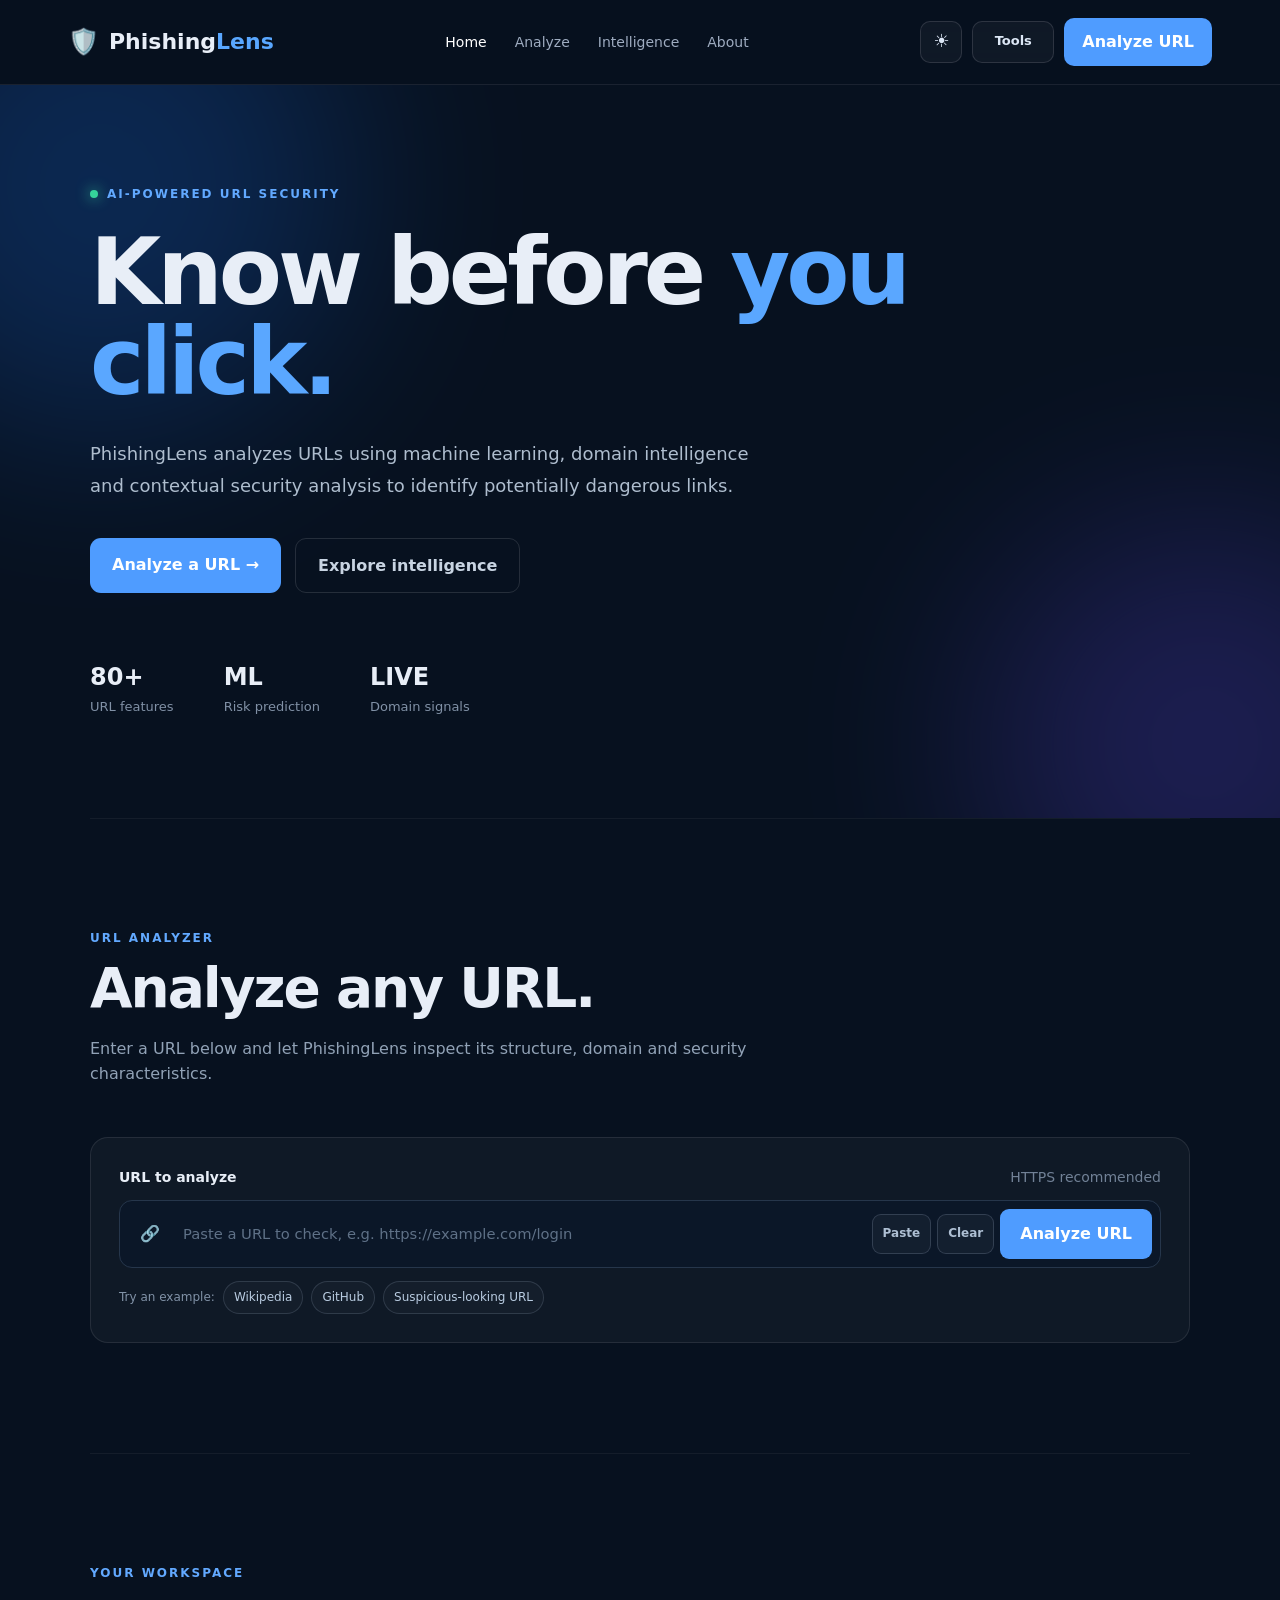
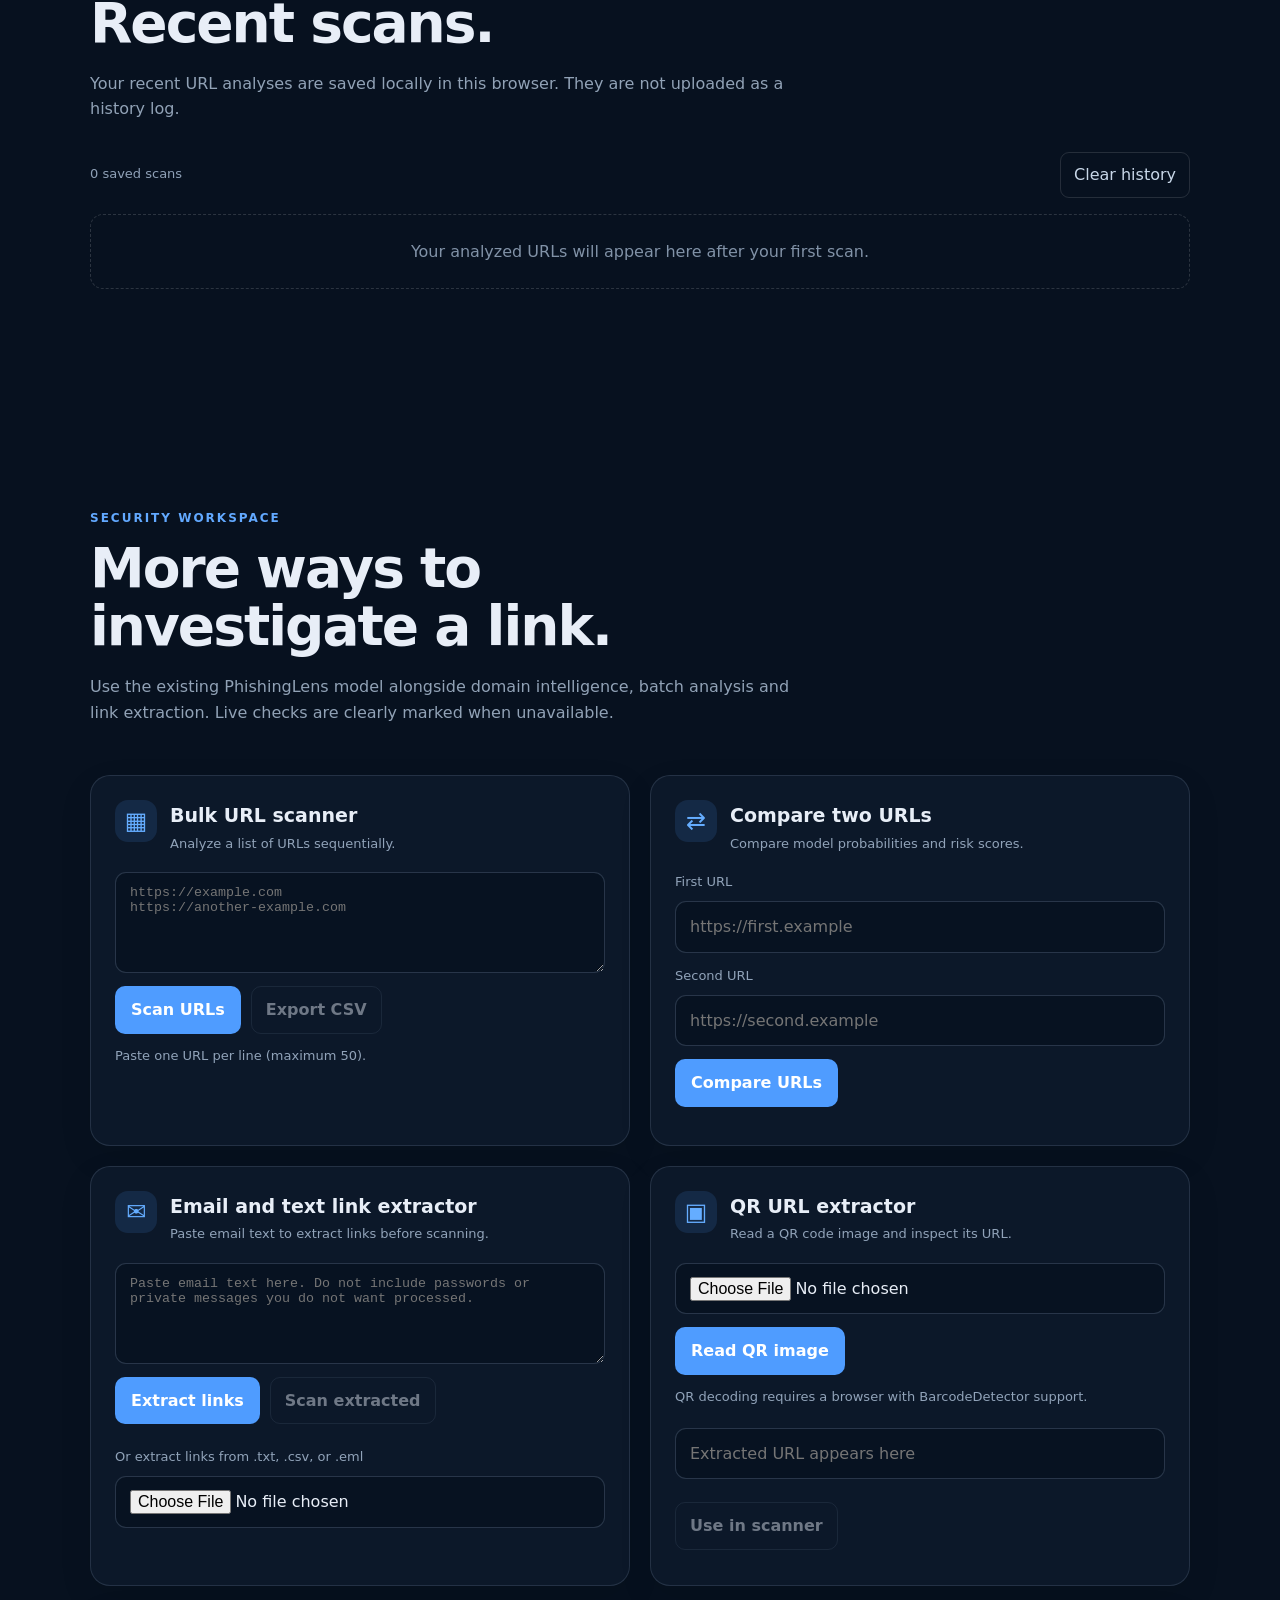
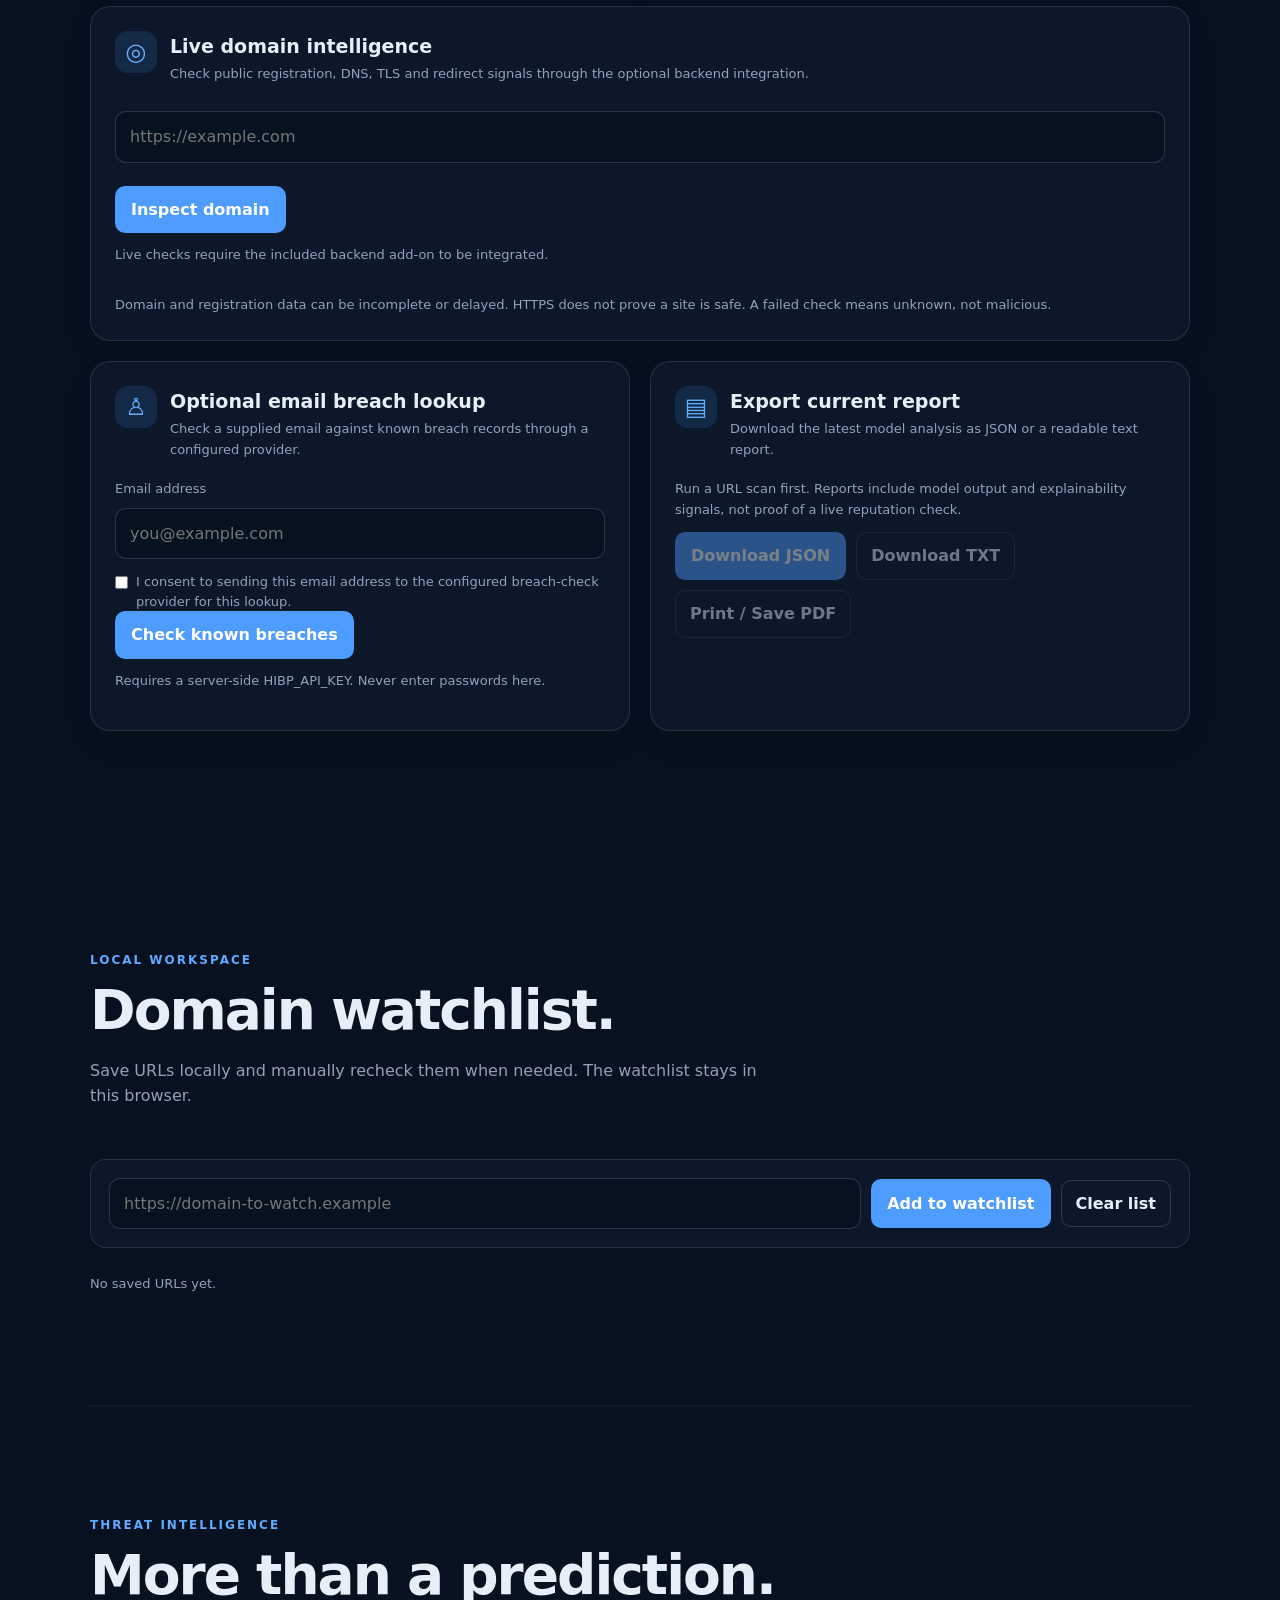
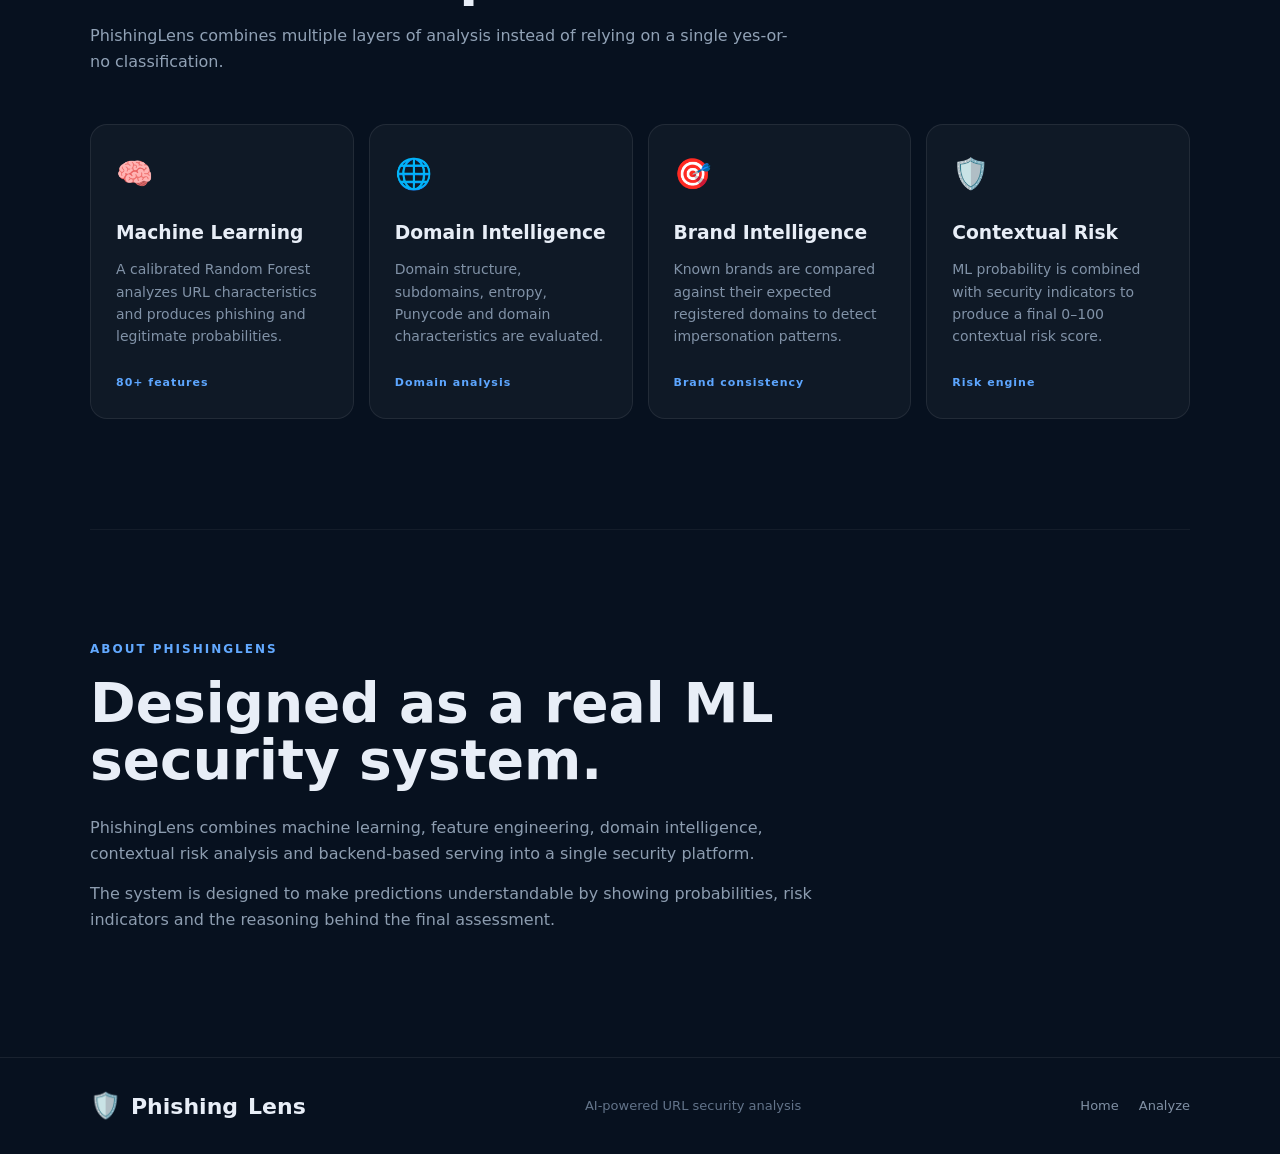
==== commit 6c4e8613: "Connect GitHub Pages frontend to backend" ====
--- a/docs/index.html
+++ b/docs/index.html
@@ -1,4 +1,4 @@
-﻿<!DOCTYPE html>
+<!DOCTYPE html>
 
 <html lang="en">
 
@@ -755,7 +755,7 @@
                     <div class="tool-card-heading"><span class="tool-icon">▣</span><div><h3>QR URL extractor</h3><p>Read a QR code image and inspect its URL.</p></div></div>
                     <input id="qrImageInput" type="file" accept="image/*">
                     <button id="readQrButton" class="primary-button" type="button">Read QR image</button>
-                    <p id="qrStatus" class="tool-status" role="status">Uses browser QR decoding with a server-side fallback when needed.</p>
+                    <p id="qrStatus" class="tool-status" role="status">QR decoding requires a browser with BarcodeDetector support.</p>
                     <div class="tool-actions"><input id="qrExtractedUrl" type="url" placeholder="Extracted URL appears here" aria-label="Extracted QR URL"><button id="useQrUrlButton" class="secondary-button" type="button" disabled>Use in scanner</button></div>
                 </article>
                 <article class="tool-card tool-card-wide">
@@ -1069,11 +1069,10 @@
 
     <script>
         const phishingLensScript = document.createElement("script");
-        phishingLensScript.src = window.location.protocol === "file:" ? "js/app.js" : "/app/js/app.js";
+        phishingLensScript.src = "js/app.js";
         document.body.appendChild(phishingLensScript);
     </script>
 
 </body>
 
 </html>
-
